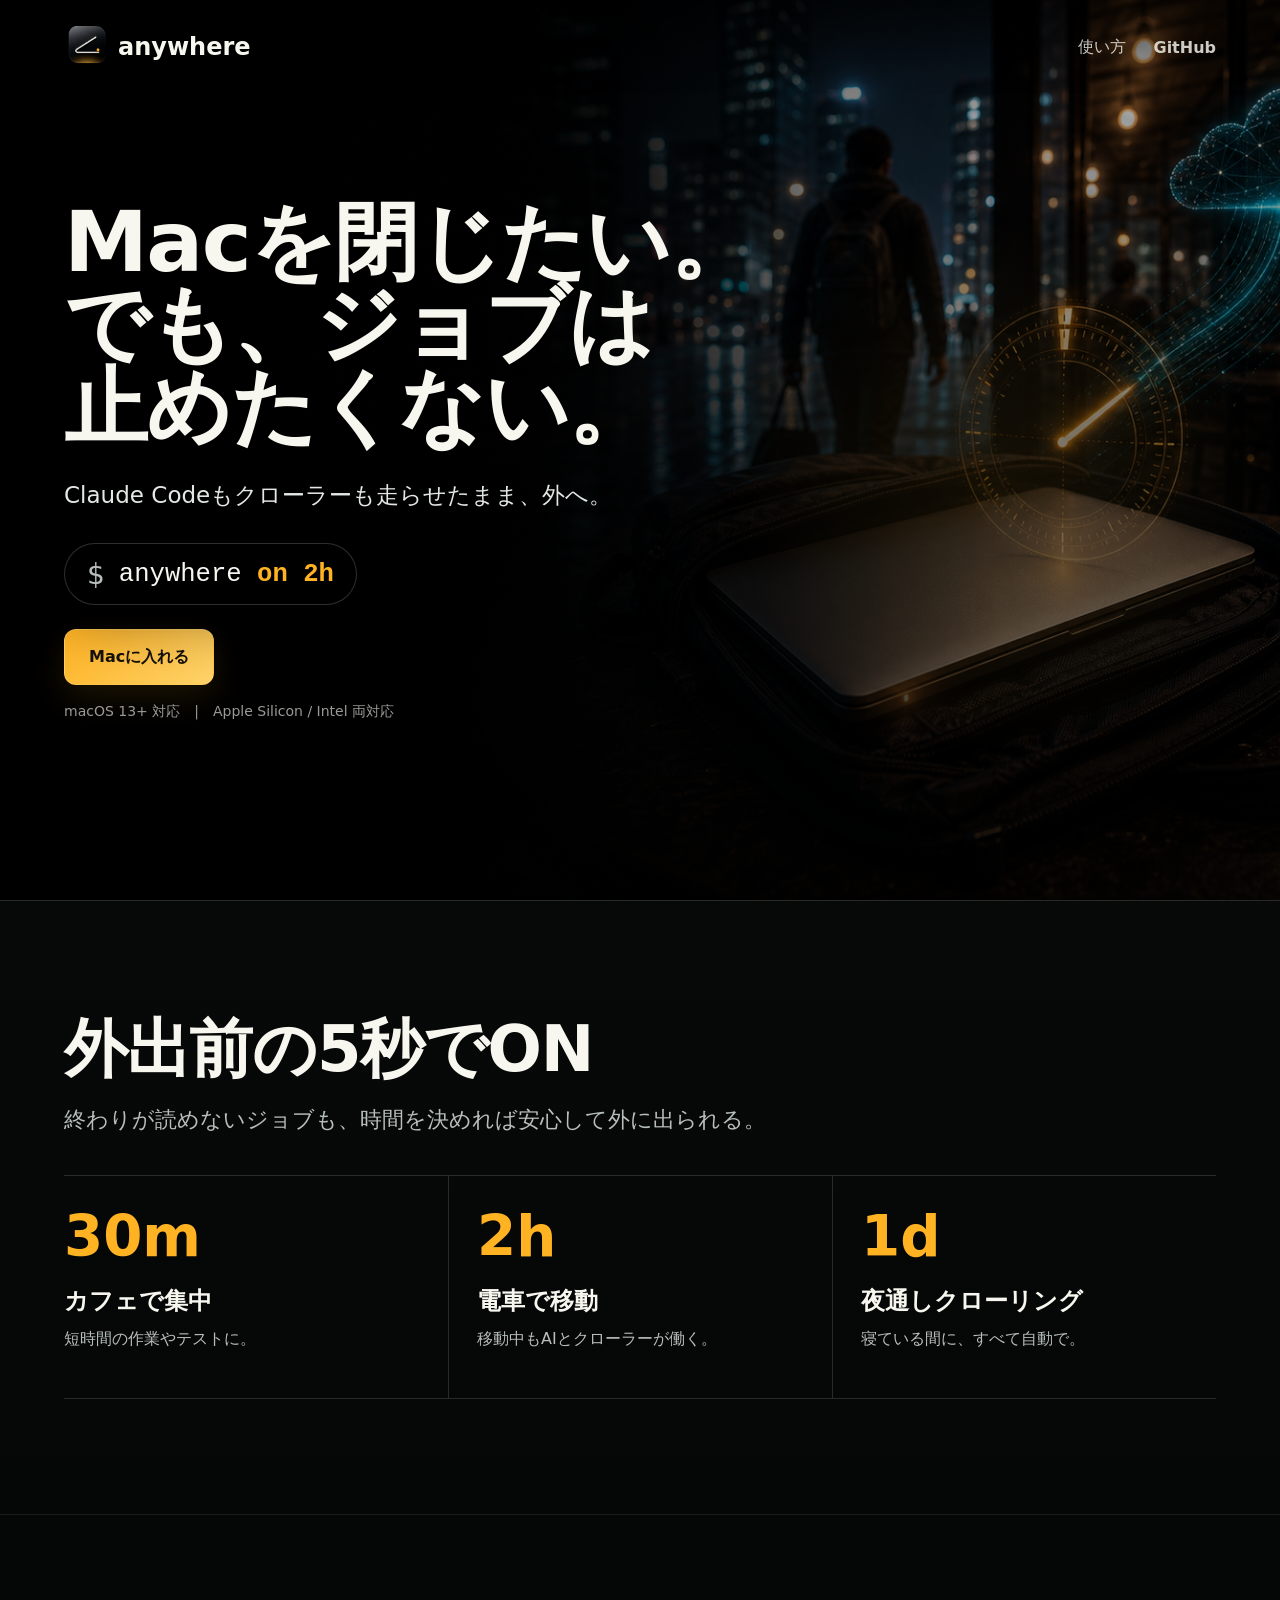
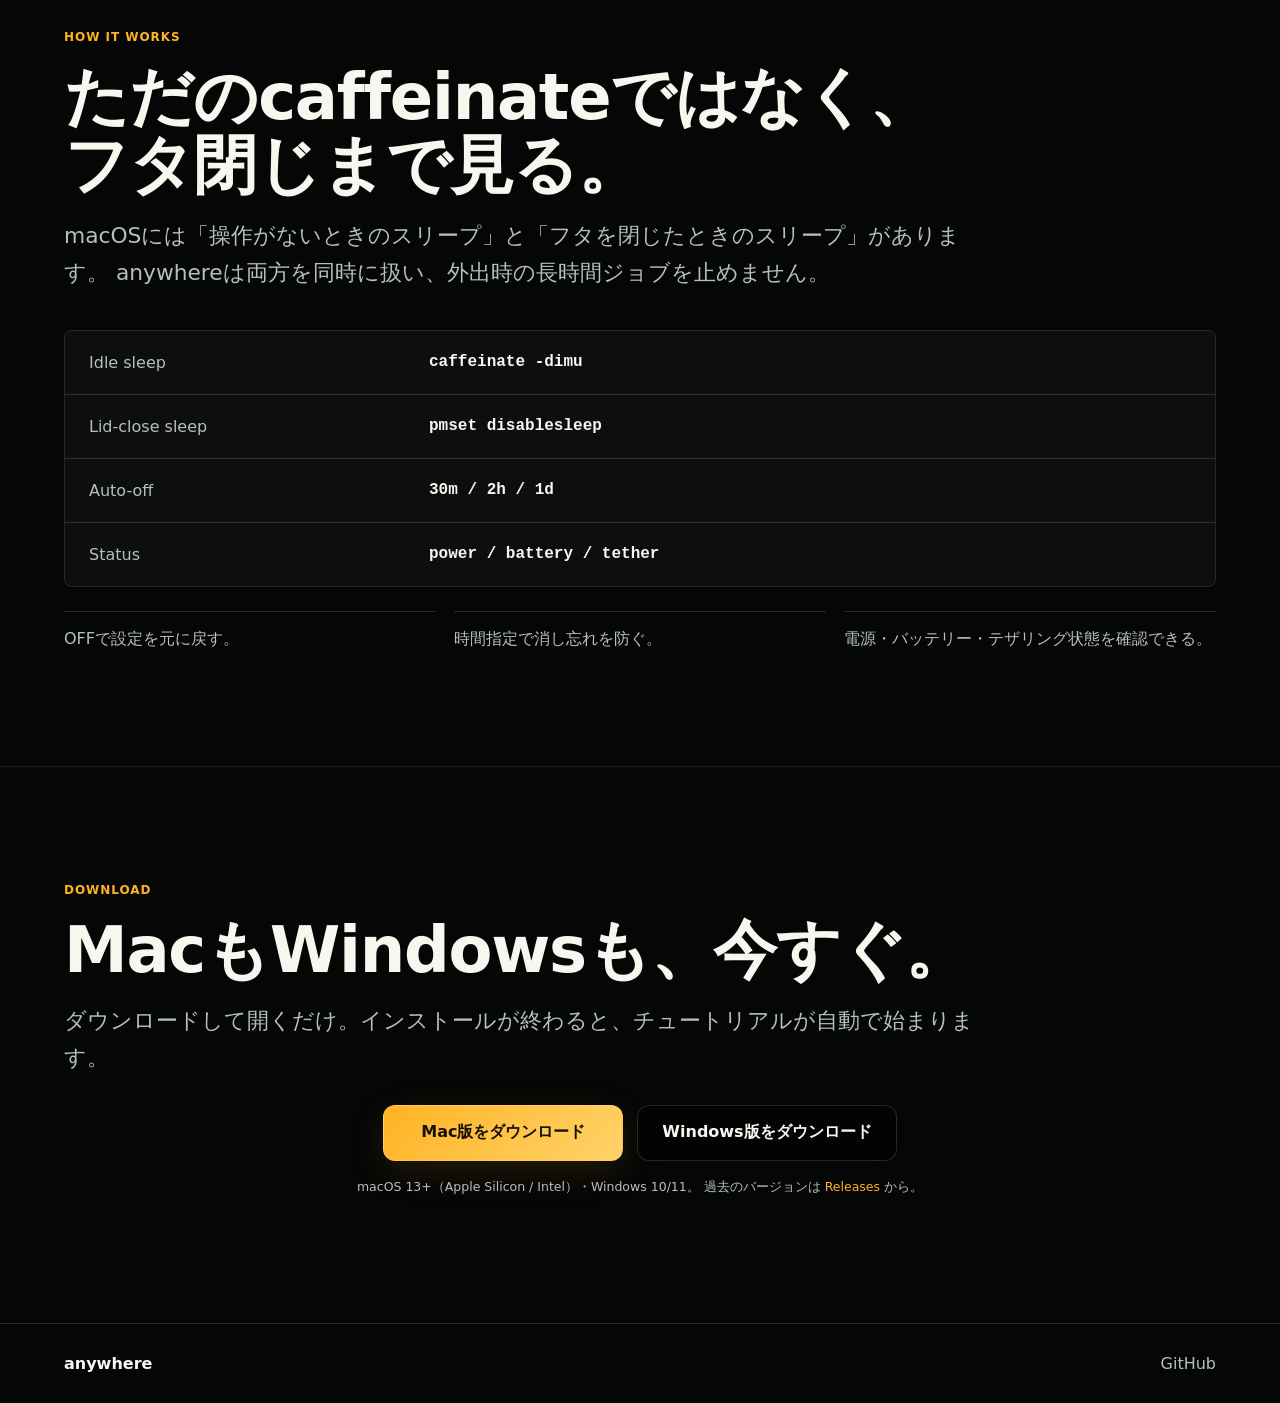
==== index.html @ df33c9fc "Add landing page and downloads README Co-Authored-By: Claude Fable 5 <noreply@anthropic.com>" ====
<!doctype html>
<html lang="ja">
  <head>
    <meta charset="utf-8" />
    <meta name="viewport" content="width=device-width, initial-scale=1" />
    <title>anywhere - Macを閉じたい。でも、ジョブは止めたくない。</title>
    <meta
      name="description"
      content="anywhereは、Macを閉じて外出しても、Claude Code、Webクローラー、ビルドなどの長時間ジョブを止めずに走らせるオープンソースツールです。時間指定の自動OFFにも対応。"
    />
    <meta property="og:title" content="anywhere - Macを閉じたい。でも、ジョブは止めたくない。" />
    <meta
      property="og:description"
      content="外出したい。でもClaude Codeやクローラーは止めたくない。Macを閉じても長時間ジョブを走らせ、時間指定で消し忘れも防ぐオープンソースツール。"
    />
    <meta property="og:type" content="website" />
    <meta property="og:image" content="./assets/anywhere-hero.png" />
    <link rel="stylesheet" href="./styles.css" />
  </head>
  <body>
    <header class="site-header" aria-label="サイトヘッダー">
      <a class="brand" href="#top" aria-label="anywhere home">
        <img class="brand-mark" src="./assets/anywhere-logo.png" alt="" />
        <span>anywhere</span>
      </a>
      <nav class="nav" aria-label="メインナビゲーション">
        <a href="#how">使い方</a>
        <a href="https://github.com/Qurio-Inc/anywhere-releases" rel="noreferrer">GitHub</a>
      </nav>
    </header>

    <main id="top">
      <section class="hero" aria-labelledby="hero-title">
        <img class="hero-image" src="./assets/anywhere-hero.png" alt="" />
        <div class="hero-shade"></div>

        <div class="hero-copy">
          <h1 id="hero-title">
            <span>Macを閉じたい。</span>
            <span>でも、ジョブは</span>
            <span>止めたくない。</span>
          </h1>
          <p class="hero-lead">
            Claude Codeもクローラーも走らせたまま、外へ。
          </p>

          <div class="command-pill" aria-label="anywhere command example">
            <span class="terminal-mark">$</span>
            <code>anywhere <b>on 2h</b></code>
          </div>

          <div class="hero-actions">
            <a class="button primary" href="#download" data-os-cta>Macに入れる</a>
          </div>
          <p class="compat">macOS 13+ 対応　|　Apple Silicon / Intel 両対応</p>
        </div>
      </section>

      <section class="quick-start" aria-labelledby="quick-title">
        <div class="section-heading">
          <h2 id="quick-title">外出前の5秒でON</h2>
          <p>終わりが読めないジョブも、時間を決めれば安心して外に出られる。</p>
        </div>
        <div class="scenario-list">
          <article>
            <span>30m</span>
            <h3>カフェで集中</h3>
            <p>短時間の作業やテストに。</p>
          </article>
          <article>
            <span>2h</span>
            <h3>電車で移動</h3>
            <p>移動中もAIとクローラーが働く。</p>
          </article>
          <article>
            <span>1d</span>
            <h3>夜通しクローリング</h3>
            <p>寝ている間に、すべて自動で。</p>
          </article>
        </div>
      </section>

      <section id="how" class="section how-section" aria-labelledby="how-title">
        <div class="section-heading">
          <p class="eyebrow">HOW IT WORKS</p>
          <h2 id="how-title">
            <span>ただのcaffeinateではなく、</span>
            <span>フタ閉じまで見る。</span>
          </h2>
          <p>
            macOSには「操作がないときのスリープ」と「フタを閉じたときのスリープ」があります。
            anywhereは両方を同時に扱い、外出時の長時間ジョブを止めません。
          </p>
        </div>
        <div class="mechanism">
          <div><span>Idle sleep</span><strong>caffeinate -dimu</strong></div>
          <div><span>Lid-close sleep</span><strong>pmset disablesleep</strong></div>
          <div><span>Auto-off</span><strong>30m / 2h / 1d</strong></div>
          <div><span>Status</span><strong>power / battery / tether</strong></div>
        </div>
        <div class="safety-notes" aria-label="安心のための設計">
          <p>OFFで設定を元に戻す。</p>
          <p>時間指定で消し忘れを防ぐ。</p>
          <p>電源・バッテリー・テザリング状態を確認できる。</p>
        </div>
      </section>

      <section id="download" class="section download-section" aria-labelledby="download-title">
        <div class="section-heading">
          <p class="eyebrow">DOWNLOAD</p>
          <h2 id="download-title">MacもWindowsも、今すぐ。</h2>
          <p>ダウンロードして開くだけ。インストールが終わると、チュートリアルが自動で始まります。</p>
        </div>
        <div class="download-buttons">
          <a class="button primary" data-dl-mac
             href="https://github.com/Qurio-Inc/anywhere-releases/releases/latest/download/anywhere-mac.dmg">
            Mac版をダウンロード
          </a>
          <a class="button ghost" data-dl-win
             href="https://github.com/Qurio-Inc/anywhere-releases/releases/latest/download/anywhere-windows-setup.exe">
            Windows版をダウンロード
          </a>
        </div>
        <p class="dl-note">
          macOS 13+（Apple Silicon / Intel）・Windows 10/11。
          過去のバージョンは <a href="https://github.com/Qurio-Inc/anywhere-releases/releases" rel="noreferrer">Releases</a> から。
        </p>
      </section>
    </main>

    <footer class="footer">
      <span>anywhere</span>
      <a href="https://github.com/Qurio-Inc/anywhere-releases" rel="noreferrer">GitHub</a>
    </footer>

    <script src="./script.js"></script>
  </body>
</html>
---- styles.css ----
:root {
  color-scheme: dark;
  --bg: #050606;
  --text: #f7f7f0;
  --muted: #b7bfbc;
  --line: rgba(255, 255, 255, 0.14);
  --amber: #ffb323;
  --amber-2: #ffd36a;
  font-family:
    Inter, ui-sans-serif, system-ui, -apple-system, BlinkMacSystemFont, "Segoe UI",
    sans-serif;
}

* {
  box-sizing: border-box;
}

html {
  scroll-behavior: smooth;
}

body {
  margin: 0;
  background: var(--bg);
  color: var(--text);
}

a {
  color: inherit;
  text-decoration: none;
}

code {
  font-family: "SFMono-Regular", Consolas, "Liberation Mono", Menlo, monospace;
}

.site-header {
  position: fixed;
  inset: 0 0 auto;
  z-index: 10;
  display: flex;
  align-items: center;
  justify-content: space-between;
  padding: 26px clamp(22px, 5vw, 76px);
  background: linear-gradient(180deg, rgba(0, 0, 0, 0.62), transparent);
}

.brand {
  display: inline-flex;
  align-items: center;
  gap: 12px;
  font-size: 24px;
  font-weight: 760;
}

.brand-mark {
  width: 42px;
  height: 42px;
  border-radius: 10px;
  object-fit: cover;
  box-shadow: 0 8px 28px rgba(0, 0, 0, 0.24);
}

.nav {
  display: flex;
  gap: 28px;
  align-items: center;
  color: rgba(247, 247, 240, 0.82);
  font-weight: 560;
}

.hero {
  position: relative;
  min-height: 100svh;
  overflow: hidden;
  display: grid;
  align-items: center;
  padding: 118px clamp(22px, 5vw, 76px) 68px;
}

.hero-image,
.hero-shade {
  position: absolute;
  inset: 0;
}

.hero-image {
  width: 100%;
  height: 100%;
  object-fit: cover;
  object-position: center;
}

.hero-shade {
  background:
    radial-gradient(circle at 78% 54%, rgba(255, 179, 35, 0.08), transparent 24%),
    linear-gradient(90deg, rgba(0, 0, 0, 0.96) 0%, rgba(0, 0, 0, 0.86) 38%, rgba(0, 0, 0, 0.18) 78%),
    linear-gradient(180deg, rgba(0, 0, 0, 0.08), rgba(0, 0, 0, 0.78));
}

.hero-copy {
  position: relative;
  z-index: 1;
  width: min(820px, 100%);
}

.kicker,
.eyebrow {
  margin: 0 0 20px;
  color: var(--amber);
  font-size: 12px;
  font-weight: 650;
  letter-spacing: 0.08em;
}

h1,
h2,
h3,
p {
  margin-top: 0;
}

h1 {
  margin-bottom: 26px;
  font-size: clamp(56px, 6.6vw, 112px);
  line-height: 0.98;
  letter-spacing: -0.02em;
  font-weight: 720;
}

h1 span {
  display: block;
  white-space: nowrap;
}

.hero-lead {
  max-width: 720px;
  margin-bottom: 28px;
  color: #e3e8e4;
  font-size: clamp(19px, 1.8vw, 26px);
  line-height: 1.75;
}

.hero-lead strong {
  color: var(--amber);
}

.command-pill {
  display: inline-flex;
  min-height: 62px;
  align-items: center;
  gap: 14px;
  margin-bottom: 24px;
  border: 1px solid rgba(255, 255, 255, 0.18);
  border-radius: 999px;
  padding: 0 22px;
  background: rgba(0, 0, 0, 0.62);
  box-shadow: 0 18px 54px rgba(0, 0, 0, 0.36);
  backdrop-filter: blur(18px);
}

.terminal-mark {
  color: var(--muted);
  font-size: 28px;
}

.command-pill code {
  color: var(--text);
  font-size: clamp(22px, 2vw, 31px);
  white-space: nowrap;
}

.command-pill b {
  color: var(--amber);
}

.command-pill button {
  display: none;
}

.hero-actions {
  display: flex;
  flex-wrap: wrap;
  gap: 14px;
  margin-bottom: 18px;
}

.button {
  display: inline-flex;
  min-height: 56px;
  align-items: center;
  justify-content: center;
  border: 1px solid var(--line);
  border-radius: 12px;
  padding: 0 24px;
  font-weight: 650;
}

.button.primary {
  color: #15100a;
  border-color: rgba(255, 211, 106, 0.5);
  background: linear-gradient(135deg, var(--amber), var(--amber-2));
  box-shadow: 0 10px 34px rgba(255, 179, 35, 0.12);
}

.button.ghost {
  color: var(--text);
  background: rgba(0, 0, 0, 0.34);
  backdrop-filter: blur(14px);
}

.button.full {
  width: 100%;
}

.compat {
  margin-bottom: 28px;
  color: rgba(247, 247, 240, 0.62);
  font-size: 14px;
}

.quick-start,
.section {
  padding: clamp(74px, 9vw, 126px) clamp(22px, 5vw, 90px);
}

.quick-start {
  background: linear-gradient(180deg, #070808, #050606);
  border-top: 1px solid var(--line);
}

.section-heading {
  max-width: 920px;
}

.section-heading h2 {
  margin-bottom: 18px;
  font-size: clamp(36px, 5vw, 68px);
  line-height: 1.05;
  letter-spacing: -0.02em;
  font-weight: 720;
}

.section-heading h2 span {
  display: block;
}

.section-heading p:not(.eyebrow) {
  color: var(--muted);
  font-size: clamp(17px, 1.7vw, 22px);
  line-height: 1.72;
}

.scenario-list {
  display: grid;
  grid-template-columns: repeat(3, minmax(0, 1fr));
  margin-top: 36px;
  border-top: 1px solid var(--line);
  border-bottom: 1px solid var(--line);
}

.scenario-list article {
  padding: 28px 28px 30px;
  border-left: 1px solid var(--line);
}

.scenario-list article:first-child {
  border-left: 0;
  padding-left: 0;
}

.scenario-list span {
  display: block;
  margin-bottom: 16px;
  color: var(--amber);
  font-size: clamp(38px, 4.4vw, 62px);
  font-weight: 720;
}

.scenario-list h3 {
  margin-bottom: 8px;
  font-size: 24px;
  font-weight: 650;
}

.scenario-list p {
  color: var(--muted);
  line-height: 1.7;
}

.how-section,
.download-section {
  border-top: 1px solid rgba(255, 255, 255, 0.08);
}

.mechanism {
  display: grid;
  margin-top: 38px;
  border: 1px solid var(--line);
  border-radius: 8px;
  overflow: hidden;
}

.mechanism div {
  display: grid;
  grid-template-columns: minmax(150px, 0.42fr) minmax(0, 1fr);
  gap: 20px;
  padding: 22px 24px;
  border-top: 1px solid var(--line);
  background: rgba(255, 255, 255, 0.03);
}

.mechanism div:first-child {
  border-top: 0;
}

.mechanism span {
  color: var(--muted);
}

.mechanism strong {
  color: var(--text);
  font-family: "SFMono-Regular", Consolas, "Liberation Mono", Menlo, monospace;
}

.safety-notes {
  display: grid;
  grid-template-columns: repeat(3, minmax(0, 1fr));
  gap: 18px;
  margin-top: 24px;
  color: var(--muted);
}

.safety-notes p {
  margin: 0;
  padding-top: 14px;
  border-top: 1px solid var(--line);
  line-height: 1.6;
}

.install-panel {
  display: grid;
  grid-template-columns: minmax(0, 1fr) auto;
  gap: 16px;
  align-items: center;
  margin-top: 34px;
  border: 1px solid var(--line);
  border-radius: 14px;
  padding: 18px;
  background: rgba(255, 255, 255, 0.028);
}

.install-panel code {
  overflow-x: auto;
  color: var(--text);
  white-space: nowrap;
}

.install-panel p {
  grid-column: 1 / -1;
  margin: 0;
  color: var(--muted);
}

.install-panel p a {
  color: var(--text);
}

.footer {
  display: flex;
  gap: 20px;
  align-items: center;
  padding: 30px clamp(22px, 5vw, 90px);
  border-top: 1px solid var(--line);
  color: var(--muted);
}

.footer span {
  margin-right: auto;
  color: var(--text);
  font-weight: 650;
}

@media (max-width: 900px) {
  .site-header {
    position: absolute;
  }

  .nav {
    display: none;
  }

  .hero {
    min-height: 100svh;
    align-items: end;
    padding: 112px 20px 42px;
  }

  .hero-image {
    object-position: 62% center;
  }

  .hero-shade {
    background:
      linear-gradient(180deg, rgba(0, 0, 0, 0.16), rgba(0, 0, 0, 0.94) 56%),
      linear-gradient(90deg, rgba(0, 0, 0, 0.82), rgba(0, 0, 0, 0.12));
  }

  .kicker {
    font-size: 13px;
  }

  h1 {
    font-size: clamp(40px, 11vw, 50px);
    line-height: 1.02;
  }

  h1 span {
    white-space: normal;
  }

  .hero-lead {
    font-size: 18px;
  }

  .command-pill {
    width: 100%;
  }

  .hero-actions {
    display: grid;
  }

  .scenario-list,
  .safety-notes,
  .install-panel {
    grid-template-columns: 1fr;
  }

  .scenario-list article,
  .scenario-list article:first-child {
    padding: 24px 0;
    border-left: 0;
    border-top: 1px solid var(--line);
  }

  .scenario-list article:first-child {
    border-top: 0;
  }

  .mechanism div {
    grid-template-columns: 1fr;
  }
}

@media (max-width: 520px) {
  .brand {
    font-size: 20px;
  }

  .brand-mark {
    width: 38px;
    height: 38px;
  }

  h1 {
    font-size: clamp(38px, 10.4vw, 46px);
  }

  .button {
    width: 100%;
  }
}

/* ---------- download buttons ---------- */
.download-buttons {
  display: flex;
  gap: 14px;
  justify-content: center;
  flex-wrap: wrap;
  margin-top: 28px;
}
.download-buttons .button {
  min-width: 240px;
  text-align: center;
}
.dl-note {
  margin-top: 18px;
  text-align: center;
  font-size: 12.5px;
  color: var(--muted);
}
.dl-note a {
  color: var(--amber);
  text-decoration: none;
}
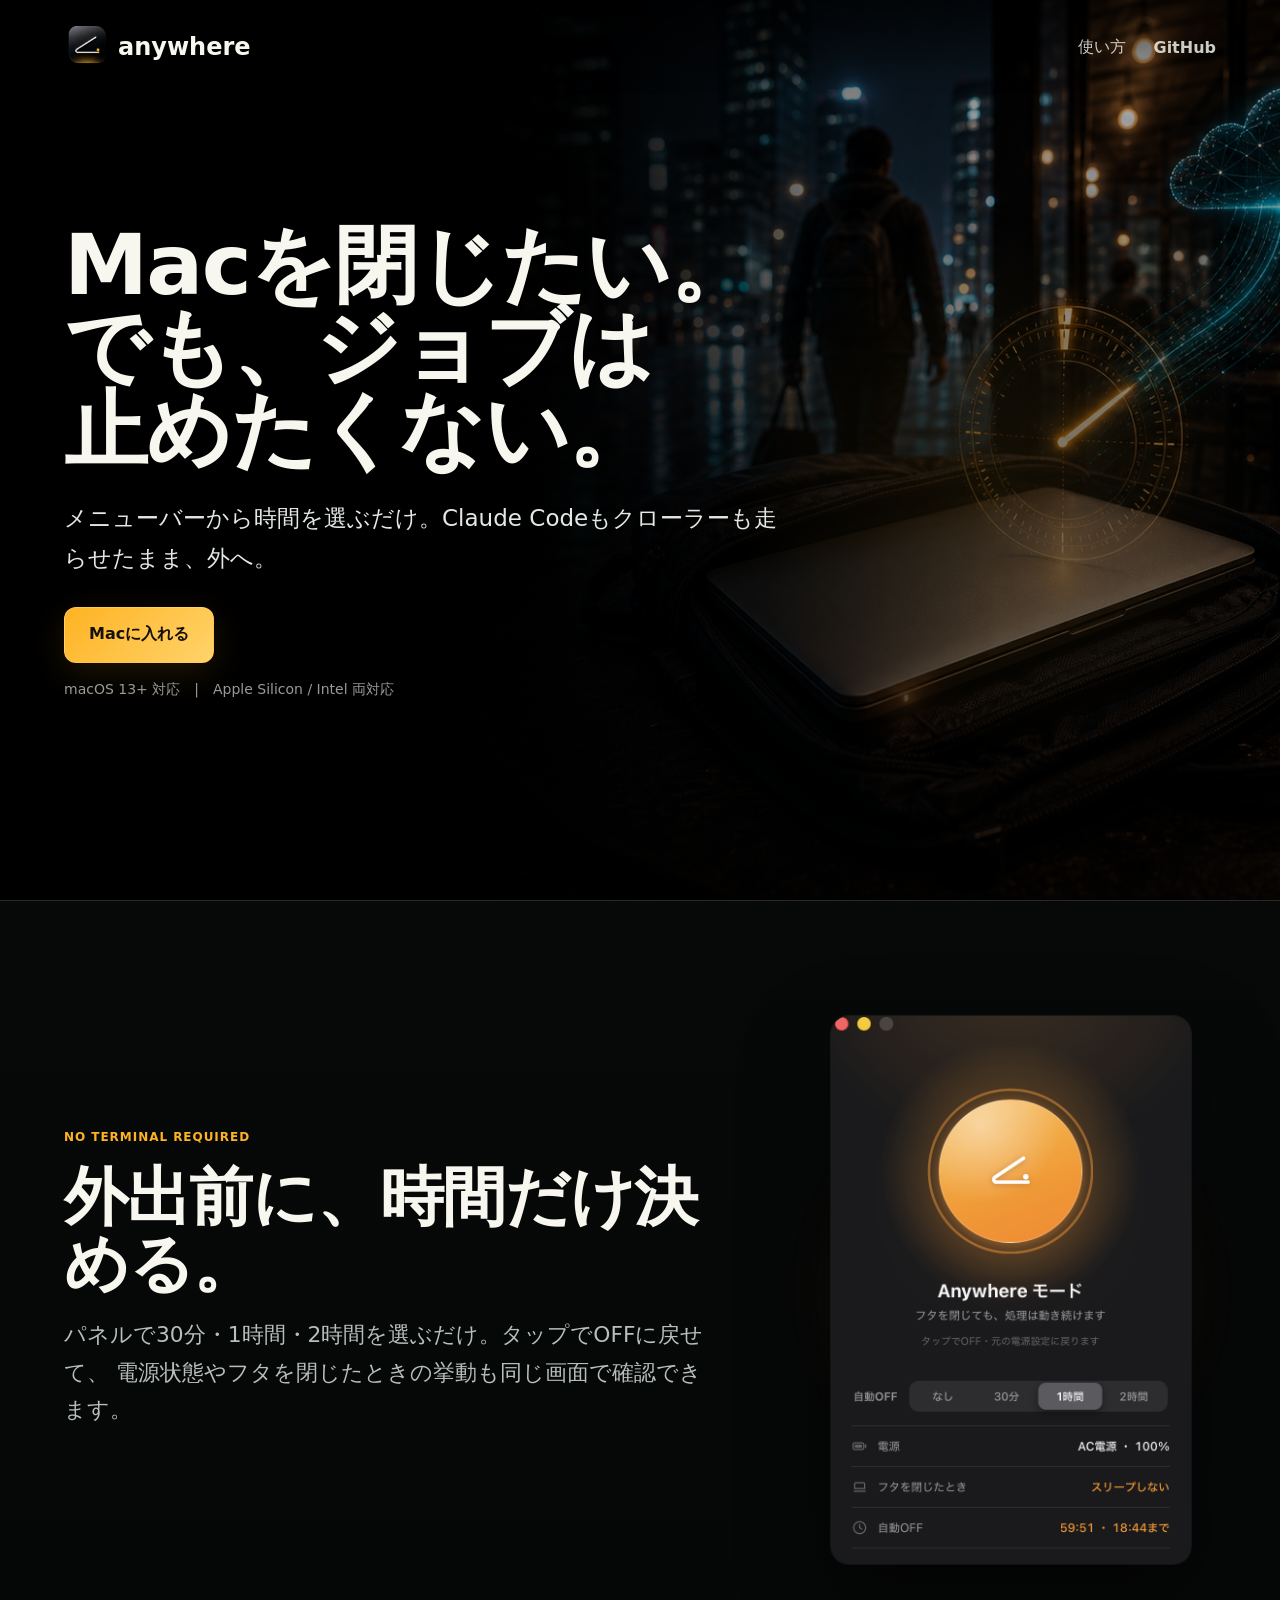
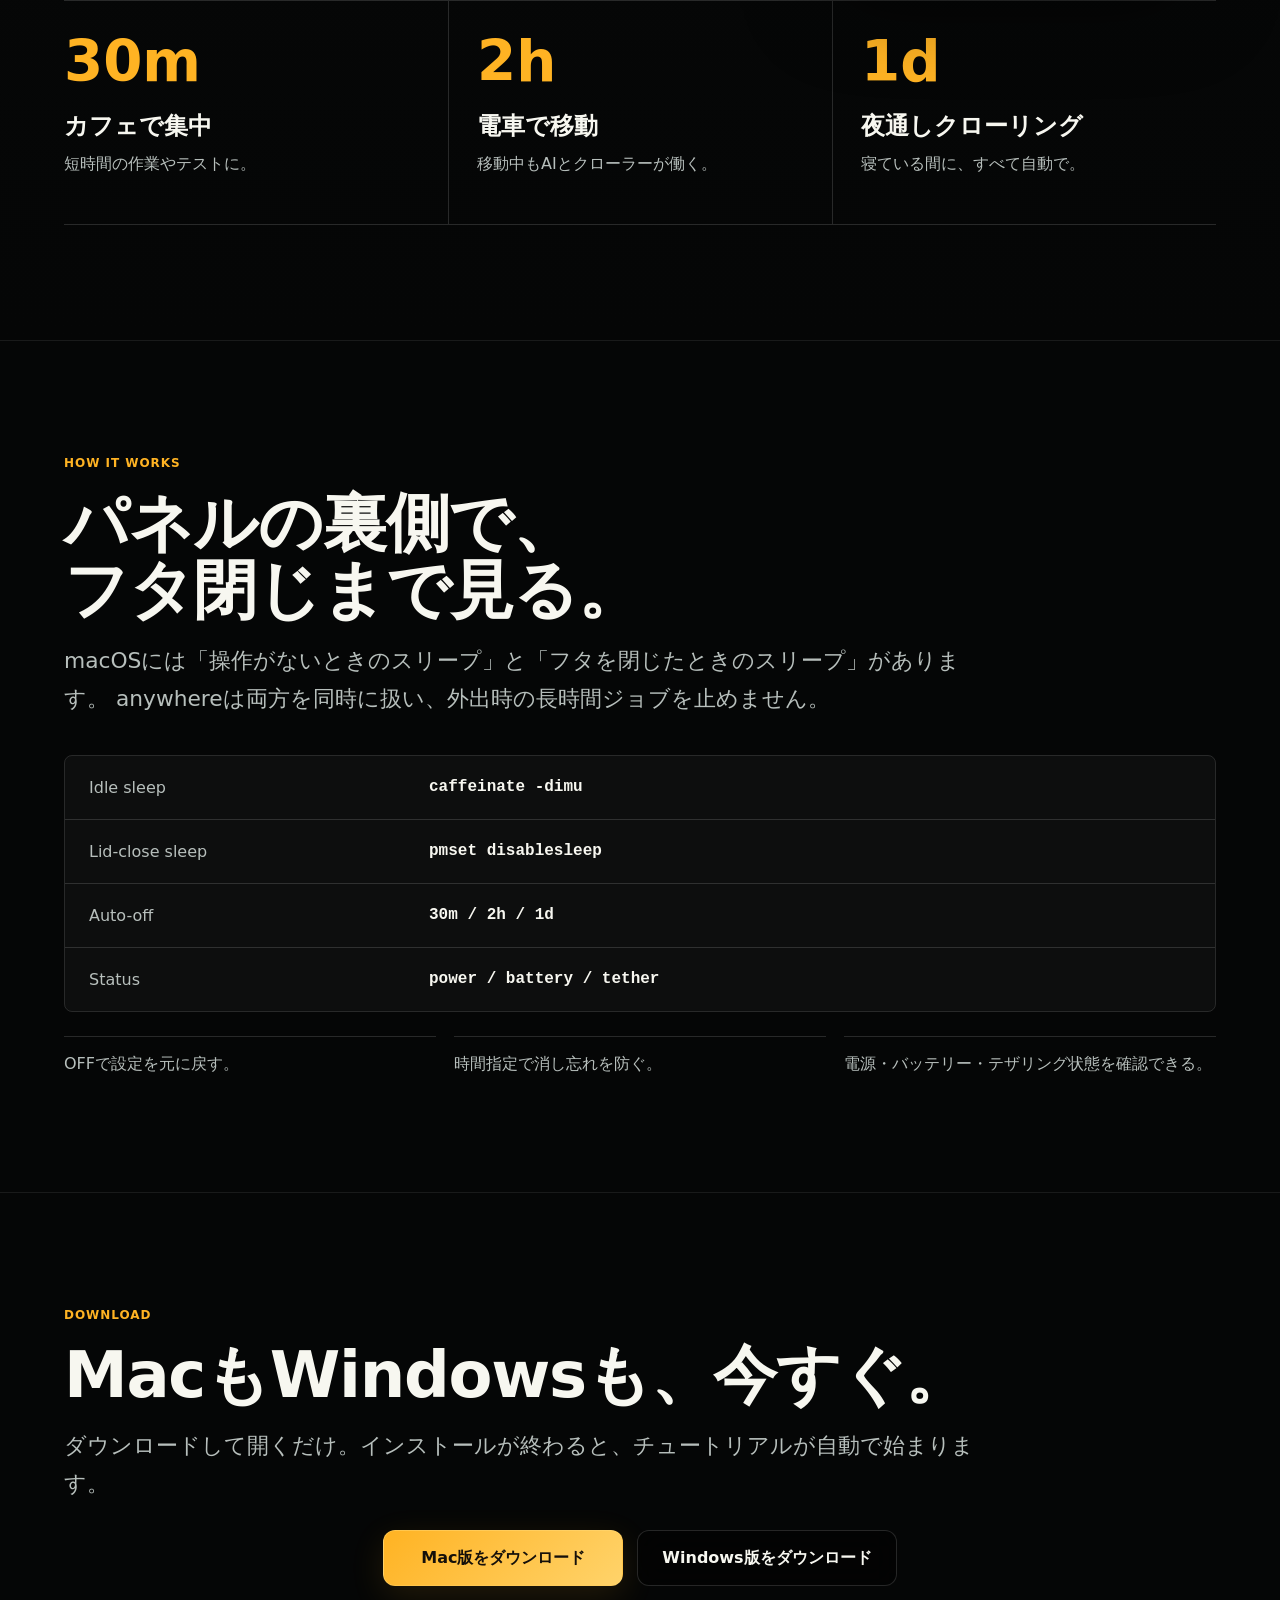
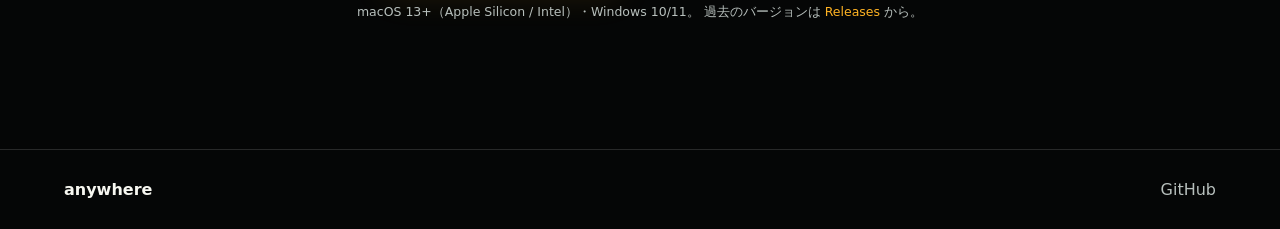
==== commit 286c7df3: "LPをGUI訴求に刷新: コマンド例を削除しメニューバーパネルの実スクショを追加 Co-Authored-By: Claude Fable 5 <noreply@anthropic.com>" ====
--- a/index.html
+++ b/index.html
@@ -6,7 +6,7 @@
     <title>anywhere - Macを閉じたい。でも、ジョブは止めたくない。</title>
     <meta
       name="description"
-      content="anywhereは、Macを閉じて外出しても、Claude Code、Webクローラー、ビルドなどの長時間ジョブを止めずに走らせるオープンソースツールです。時間指定の自動OFFにも対応。"
+      content="anywhereは、Macを閉じて外出しても、Claude Code、Webクローラー、ビルドなどの長時間ジョブを止めずに走らせるツールです。メニューバーのパネルから時間を選ぶだけで、自動OFFにも対応。"
     />
     <meta property="og:title" content="anywhere - Macを閉じたい。でも、ジョブは止めたくない。" />
     <meta
@@ -41,13 +41,8 @@
             <span>止めたくない。</span>
           </h1>
           <p class="hero-lead">
-            Claude Codeもクローラーも走らせたまま、外へ。
+            メニューバーから時間を選ぶだけ。Claude Codeもクローラーも走らせたまま、外へ。
           </p>
-
-          <div class="command-pill" aria-label="anywhere command example">
-            <span class="terminal-mark">$</span>
-            <code>anywhere <b>on 2h</b></code>
-          </div>
 
           <div class="hero-actions">
             <a class="button primary" href="#download" data-os-cta>Macに入れる</a>
@@ -57,9 +52,18 @@
       </section>
 
       <section class="quick-start" aria-labelledby="quick-title">
-        <div class="section-heading">
-          <h2 id="quick-title">外出前の5秒でON</h2>
-          <p>終わりが読めないジョブも、時間を決めれば安心して外に出られる。</p>
+        <div class="panel-layout">
+          <div class="section-heading">
+            <p class="eyebrow">NO TERMINAL REQUIRED</p>
+            <h2 id="quick-title">外出前に、時間だけ決める。</h2>
+            <p>
+              パネルで30分・1時間・2時間を選ぶだけ。タップでOFFに戻せて、
+              電源状態やフタを閉じたときの挙動も同じ画面で確認できます。
+            </p>
+          </div>
+          <figure class="panel-shot">
+            <img src="./assets/anywhere-panel-real.png" alt="Anywhereモードのメニューバーパネル。自動OFF、電源、フタを閉じたときの状態を表示している。" />
+          </figure>
         </div>
         <div class="scenario-list">
           <article>
@@ -84,7 +88,7 @@
         <div class="section-heading">
           <p class="eyebrow">HOW IT WORKS</p>
           <h2 id="how-title">
-            <span>ただのcaffeinateではなく、</span>
+            <span>パネルの裏側で、</span>
             <span>フタ閉じまで見る。</span>
           </h2>
           <p>
--- a/styles.css
+++ b/styles.css
@@ -145,39 +145,6 @@
   color: var(--amber);
 }
 
-.command-pill {
-  display: inline-flex;
-  min-height: 62px;
-  align-items: center;
-  gap: 14px;
-  margin-bottom: 24px;
-  border: 1px solid rgba(255, 255, 255, 0.18);
-  border-radius: 999px;
-  padding: 0 22px;
-  background: rgba(0, 0, 0, 0.62);
-  box-shadow: 0 18px 54px rgba(0, 0, 0, 0.36);
-  backdrop-filter: blur(18px);
-}
-
-.terminal-mark {
-  color: var(--muted);
-  font-size: 28px;
-}
-
-.command-pill code {
-  color: var(--text);
-  font-size: clamp(22px, 2vw, 31px);
-  white-space: nowrap;
-}
-
-.command-pill b {
-  color: var(--amber);
-}
-
-.command-pill button {
-  display: none;
-}
-
 .hero-actions {
   display: flex;
   flex-wrap: wrap;
@@ -227,6 +194,13 @@
 .quick-start {
   background: linear-gradient(180deg, #070808, #050606);
   border-top: 1px solid var(--line);
+}
+
+.panel-layout {
+  display: grid;
+  grid-template-columns: minmax(0, 0.92fr) minmax(300px, 0.58fr);
+  gap: clamp(36px, 7vw, 92px);
+  align-items: center;
 }
 
 .section-heading {
@@ -251,6 +225,33 @@
   line-height: 1.72;
 }
 
+.panel-shot {
+  margin: 0;
+  justify-self: center;
+  width: min(360px, 100%);
+  position: relative;
+}
+
+.panel-shot::before {
+  content: "";
+  position: absolute;
+  inset: 8% -10%;
+  border-radius: 34px;
+  background: radial-gradient(circle, rgba(255, 179, 35, 0.18), transparent 66%);
+  filter: blur(18px);
+}
+
+.panel-shot img {
+  position: relative;
+  display: block;
+  width: 100%;
+  height: auto;
+  border-radius: 18px;
+  box-shadow:
+    0 36px 90px rgba(0, 0, 0, 0.48),
+    0 0 0 1px rgba(255, 255, 255, 0.08);
+}
+
 .scenario-list {
   display: grid;
   grid-template-columns: repeat(3, minmax(0, 1fr));
@@ -429,6 +430,14 @@
 
   .hero-actions {
     display: grid;
+  }
+
+  .panel-layout {
+    grid-template-columns: 1fr;
+  }
+
+  .panel-shot {
+    width: min(340px, 92vw);
   }
 
   .scenario-list,
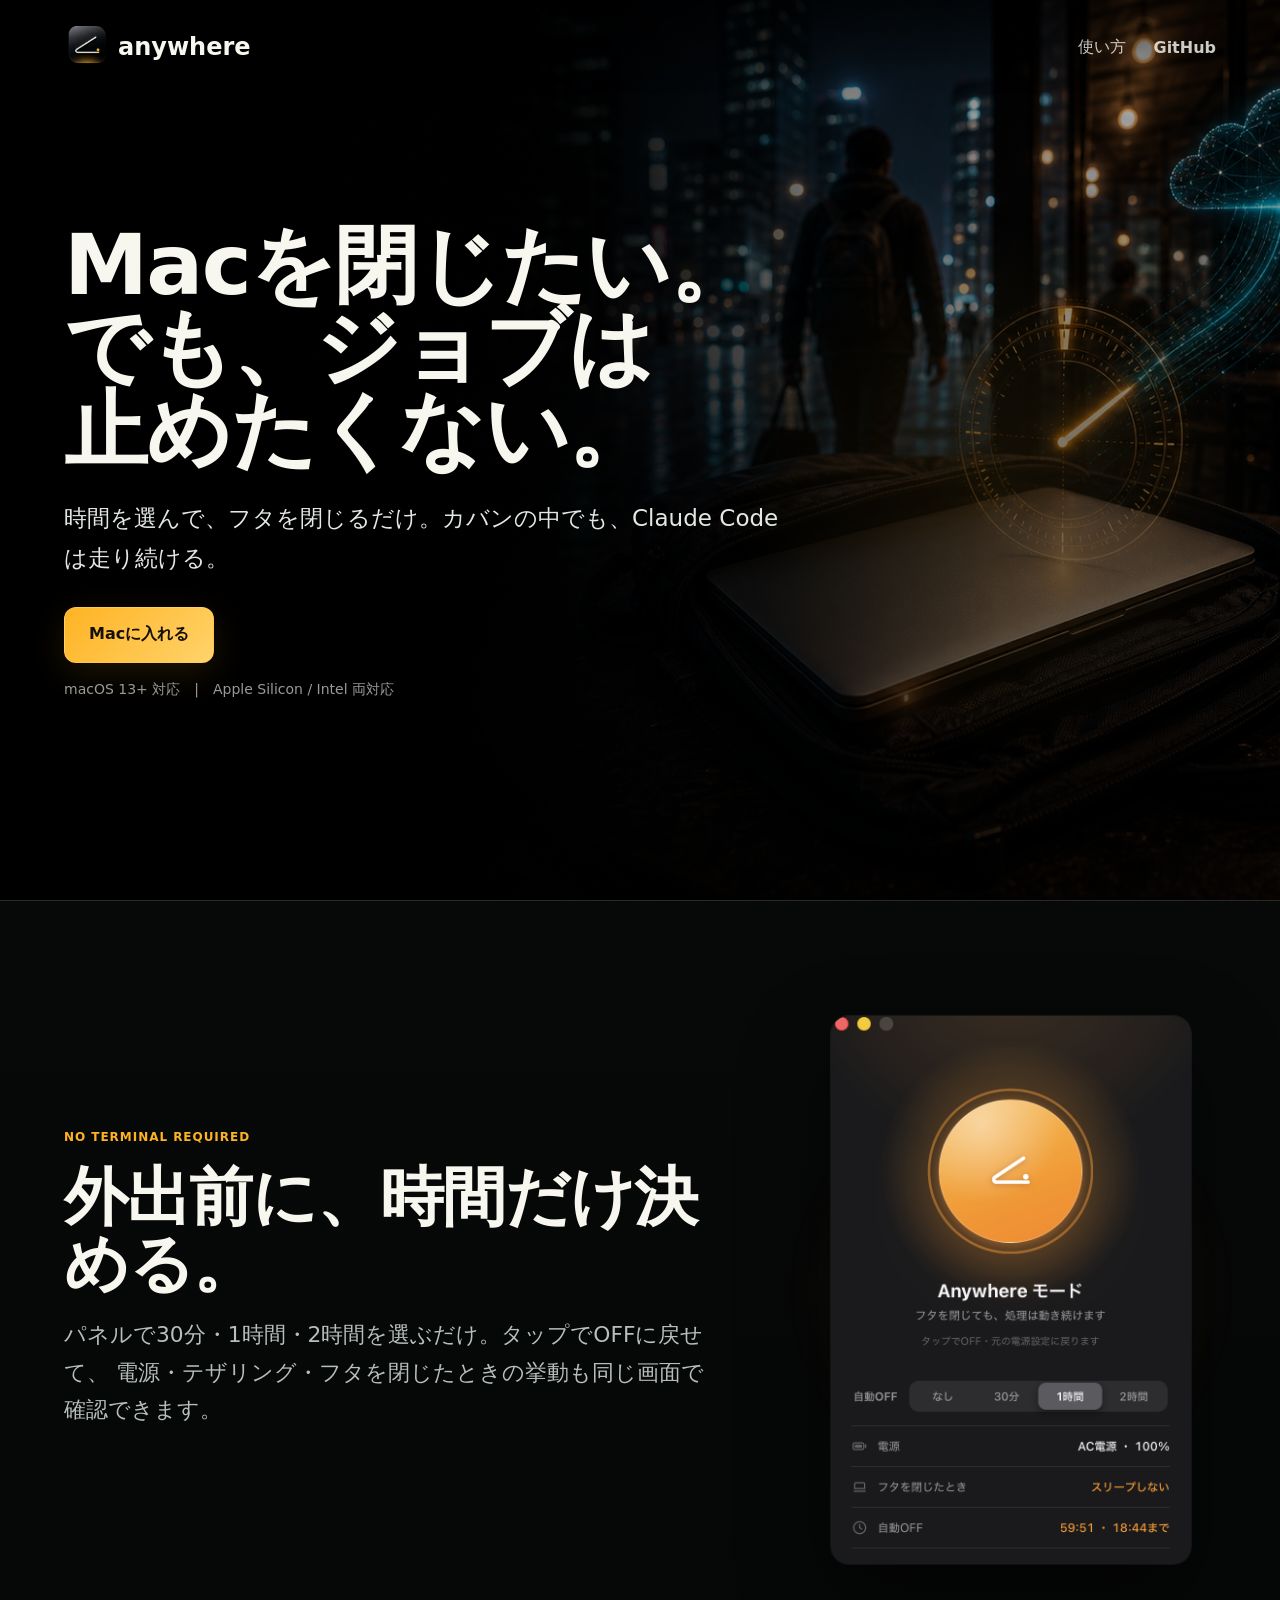
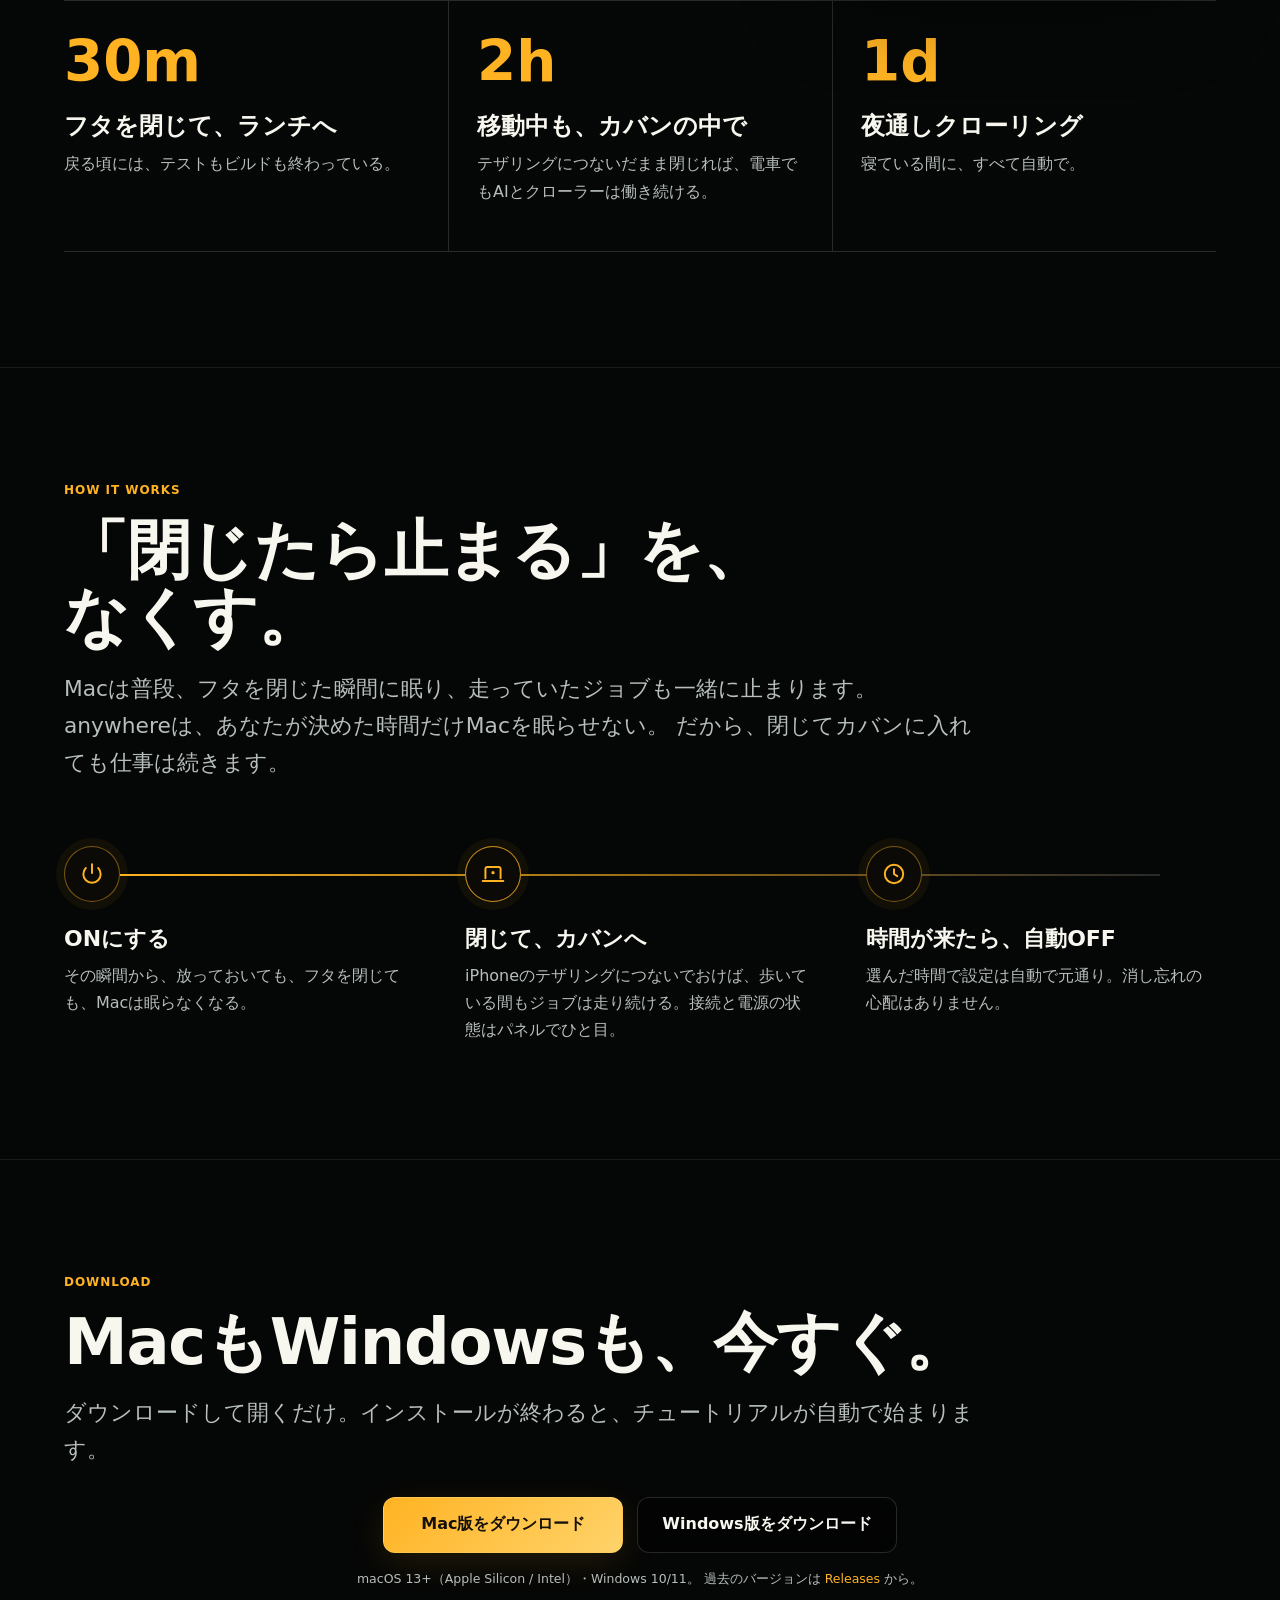
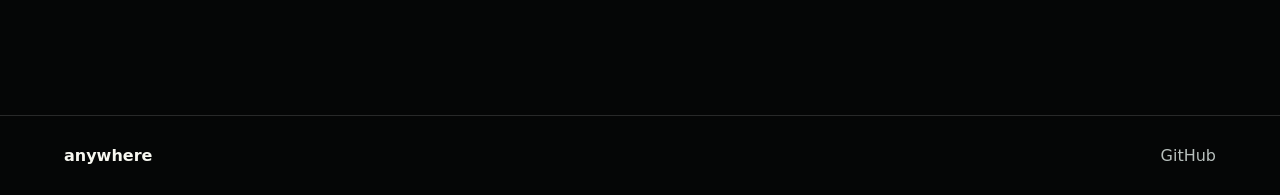
==== commit f9b6bb44: "HOW IT WORKSをフロー図化し、コピーをユーザー目線に刷新 Co-Authored-By: Claude Fable 5 <noreply@anthropic.com>" ====
--- a/index.html
+++ b/index.html
@@ -6,12 +6,12 @@
     <title>anywhere - Macを閉じたい。でも、ジョブは止めたくない。</title>
     <meta
       name="description"
-      content="anywhereは、Macを閉じて外出しても、Claude Code、Webクローラー、ビルドなどの長時間ジョブを止めずに走らせるツールです。メニューバーのパネルから時間を選ぶだけで、自動OFFにも対応。"
+      content="Macは普段、フタを閉じた瞬間に眠り、ジョブも止まります。anywhereは時間を選んで閉じるだけで、Claude Codeやクローラーをカバンの中でも走らせ続けるメニューバーツール。時間が来たら自動でOFF。"
     />
     <meta property="og:title" content="anywhere - Macを閉じたい。でも、ジョブは止めたくない。" />
     <meta
       property="og:description"
-      content="外出したい。でもClaude Codeやクローラーは止めたくない。Macを閉じても長時間ジョブを走らせ、時間指定で消し忘れも防ぐオープンソースツール。"
+      content="「フタを閉じたら、ジョブも止まる」をなくす。時間を選んで閉じるだけで、カバンの中でもMacは働き続ける。時間が来たら自動でOFF、消し忘れの心配なし。"
     />
     <meta property="og:type" content="website" />
     <meta property="og:image" content="./assets/anywhere-hero.png" />
@@ -41,7 +41,7 @@
             <span>止めたくない。</span>
           </h1>
           <p class="hero-lead">
-            メニューバーから時間を選ぶだけ。Claude Codeもクローラーも走らせたまま、外へ。
+            時間を選んで、フタを閉じるだけ。カバンの中でも、Claude Codeは走り続ける。
           </p>
 
           <div class="hero-actions">
@@ -58,7 +58,7 @@
             <h2 id="quick-title">外出前に、時間だけ決める。</h2>
             <p>
               パネルで30分・1時間・2時間を選ぶだけ。タップでOFFに戻せて、
-              電源状態やフタを閉じたときの挙動も同じ画面で確認できます。
+              電源・テザリング・フタを閉じたときの挙動も同じ画面で確認できます。
             </p>
           </div>
           <figure class="panel-shot">
@@ -68,13 +68,13 @@
         <div class="scenario-list">
           <article>
             <span>30m</span>
-            <h3>カフェで集中</h3>
-            <p>短時間の作業やテストに。</p>
+            <h3>フタを閉じて、ランチへ</h3>
+            <p>戻る頃には、テストもビルドも終わっている。</p>
           </article>
           <article>
             <span>2h</span>
-            <h3>電車で移動</h3>
-            <p>移動中もAIとクローラーが働く。</p>
+            <h3>移動中も、カバンの中で</h3>
+            <p>テザリングにつないだまま閉じれば、電車でもAIとクローラーは働き続ける。</p>
           </article>
           <article>
             <span>1d</span>
@@ -88,24 +88,47 @@
         <div class="section-heading">
           <p class="eyebrow">HOW IT WORKS</p>
           <h2 id="how-title">
-            <span>パネルの裏側で、</span>
-            <span>フタ閉じまで見る。</span>
+            <span>「閉じたら止まる」を、</span>
+            <span>なくす。</span>
           </h2>
           <p>
-            macOSには「操作がないときのスリープ」と「フタを閉じたときのスリープ」があります。
-            anywhereは両方を同時に扱い、外出時の長時間ジョブを止めません。
+            Macは普段、フタを閉じた瞬間に眠り、走っていたジョブも一緒に止まります。
+            anywhereは、あなたが決めた時間だけMacを眠らせない。
+            だから、閉じてカバンに入れても仕事は続きます。
           </p>
         </div>
-        <div class="mechanism">
-          <div><span>Idle sleep</span><strong>caffeinate -dimu</strong></div>
-          <div><span>Lid-close sleep</span><strong>pmset disablesleep</strong></div>
-          <div><span>Auto-off</span><strong>30m / 2h / 1d</strong></div>
-          <div><span>Status</span><strong>power / battery / tether</strong></div>
-        </div>
-        <div class="safety-notes" aria-label="安心のための設計">
-          <p>OFFで設定を元に戻す。</p>
-          <p>時間指定で消し忘れを防ぐ。</p>
-          <p>電源・バッテリー・テザリング状態を確認できる。</p>
+        <div class="flow" role="list">
+          <article class="flow-step" role="listitem">
+            <div class="flow-node" aria-hidden="true">
+              <svg viewBox="0 0 24 24" fill="none" stroke="currentColor" stroke-width="1.8" stroke-linecap="round" stroke-linejoin="round">
+                <path d="M12 3v8" />
+                <path d="M6.3 6.5a8 8 0 1 0 11.4 0" />
+              </svg>
+            </div>
+            <h3>ONにする</h3>
+            <p>その瞬間から、放っておいても、フタを閉じても、Macは眠らなくなる。</p>
+          </article>
+          <article class="flow-step" role="listitem">
+            <div class="flow-node live" aria-hidden="true">
+              <svg viewBox="0 0 24 24" fill="none" stroke="currentColor" stroke-width="1.8" stroke-linecap="round" stroke-linejoin="round">
+                <path d="M5 16V7.2A1.7 1.7 0 0 1 6.7 5.5h10.6A1.7 1.7 0 0 1 19 7.2V16" />
+                <path d="M2.5 18.5h19" />
+                <circle cx="12" cy="10.8" r="1.5" fill="currentColor" stroke="none" />
+              </svg>
+            </div>
+            <h3>閉じて、カバンへ</h3>
+            <p>iPhoneのテザリングにつないでおけば、歩いている間もジョブは走り続ける。接続と電源の状態はパネルでひと目。</p>
+          </article>
+          <article class="flow-step" role="listitem">
+            <div class="flow-node" aria-hidden="true">
+              <svg viewBox="0 0 24 24" fill="none" stroke="currentColor" stroke-width="1.8" stroke-linecap="round" stroke-linejoin="round">
+                <circle cx="12" cy="12" r="8.5" />
+                <path d="M12 7.5V12l3 2" />
+              </svg>
+            </div>
+            <h3>時間が来たら、自動OFF</h3>
+            <p>選んだ時間で設定は自動で元通り。消し忘れの心配はありません。</p>
+          </article>
         </div>
       </section>
 
--- a/styles.css
+++ b/styles.css
@@ -294,49 +294,83 @@
   border-top: 1px solid rgba(255, 255, 255, 0.08);
 }
 
-.mechanism {
-  display: grid;
-  margin-top: 38px;
-  border: 1px solid var(--line);
-  border-radius: 8px;
-  overflow: hidden;
-}
-
-.mechanism div {
-  display: grid;
-  grid-template-columns: minmax(150px, 0.42fr) minmax(0, 1fr);
-  gap: 20px;
-  padding: 22px 24px;
-  border-top: 1px solid var(--line);
-  background: rgba(255, 255, 255, 0.03);
-}
-
-.mechanism div:first-child {
-  border-top: 0;
-}
-
-.mechanism span {
-  color: var(--muted);
-}
-
-.mechanism strong {
-  color: var(--text);
-  font-family: "SFMono-Regular", Consolas, "Liberation Mono", Menlo, monospace;
-}
-
-.safety-notes {
+.flow {
+  position: relative;
   display: grid;
   grid-template-columns: repeat(3, minmax(0, 1fr));
-  gap: 18px;
-  margin-top: 24px;
+  gap: clamp(28px, 4vw, 56px);
+  margin-top: clamp(44px, 5vw, 64px);
+}
+
+.flow::before {
+  content: "";
+  position: absolute;
+  top: 28px;
+  left: 56px;
+  right: 56px;
+  height: 2px;
+  background: linear-gradient(
+    90deg,
+    var(--amber),
+    rgba(255, 179, 35, 0.55) 55%,
+    rgba(255, 255, 255, 0.14)
+  );
+}
+
+.flow-step {
+  position: relative;
+}
+
+.flow-node {
+  position: relative;
+  display: flex;
+  align-items: center;
+  justify-content: center;
+  width: 56px;
+  height: 56px;
+  margin-bottom: 22px;
+  border: 1px solid rgba(255, 179, 35, 0.45);
+  border-radius: 50%;
+  background: #0c0a06;
+  color: var(--amber);
+  box-shadow: 0 0 0 8px rgba(255, 179, 35, 0.05);
+}
+
+.flow-node svg {
+  width: 26px;
+  height: 26px;
+}
+
+.flow-node.live::after {
+  content: "";
+  position: absolute;
+  inset: -1px;
+  border: 1px solid rgba(255, 179, 35, 0.55);
+  border-radius: 50%;
+  animation: flow-pulse 2.4s ease-out infinite;
+}
+
+@keyframes flow-pulse {
+  from {
+    transform: scale(1);
+    opacity: 0.7;
+  }
+  to {
+    transform: scale(1.6);
+    opacity: 0;
+  }
+}
+
+.flow-step h3 {
+  margin-bottom: 8px;
+  font-size: 22px;
+  font-weight: 650;
+}
+
+.flow-step p {
+  margin: 0;
   color: var(--muted);
-}
-
-.safety-notes p {
-  margin: 0;
-  padding-top: 14px;
-  border-top: 1px solid var(--line);
-  line-height: 1.6;
+  line-height: 1.7;
 }
 
 .install-panel {
@@ -441,7 +475,6 @@
   }
 
   .scenario-list,
-  .safety-notes,
   .install-panel {
     grid-template-columns: 1fr;
   }
@@ -457,8 +490,44 @@
     border-top: 0;
   }
 
-  .mechanism div {
+  .flow {
     grid-template-columns: 1fr;
+    gap: 30px;
+  }
+
+  .flow::before {
+    top: 28px;
+    bottom: 28px;
+    left: 27px;
+    right: auto;
+    width: 2px;
+    height: auto;
+    background: linear-gradient(
+      180deg,
+      var(--amber),
+      rgba(255, 179, 35, 0.55) 55%,
+      rgba(255, 255, 255, 0.14)
+    );
+  }
+
+  .flow-step {
+    display: grid;
+    grid-template-columns: 56px minmax(0, 1fr);
+    column-gap: 18px;
+    align-items: start;
+  }
+
+  .flow-node {
+    margin-bottom: 0;
+  }
+
+  .flow-step h3,
+  .flow-step p {
+    grid-column: 2;
+  }
+
+  .flow-step h3 {
+    margin-top: 4px;
   }
 }
 
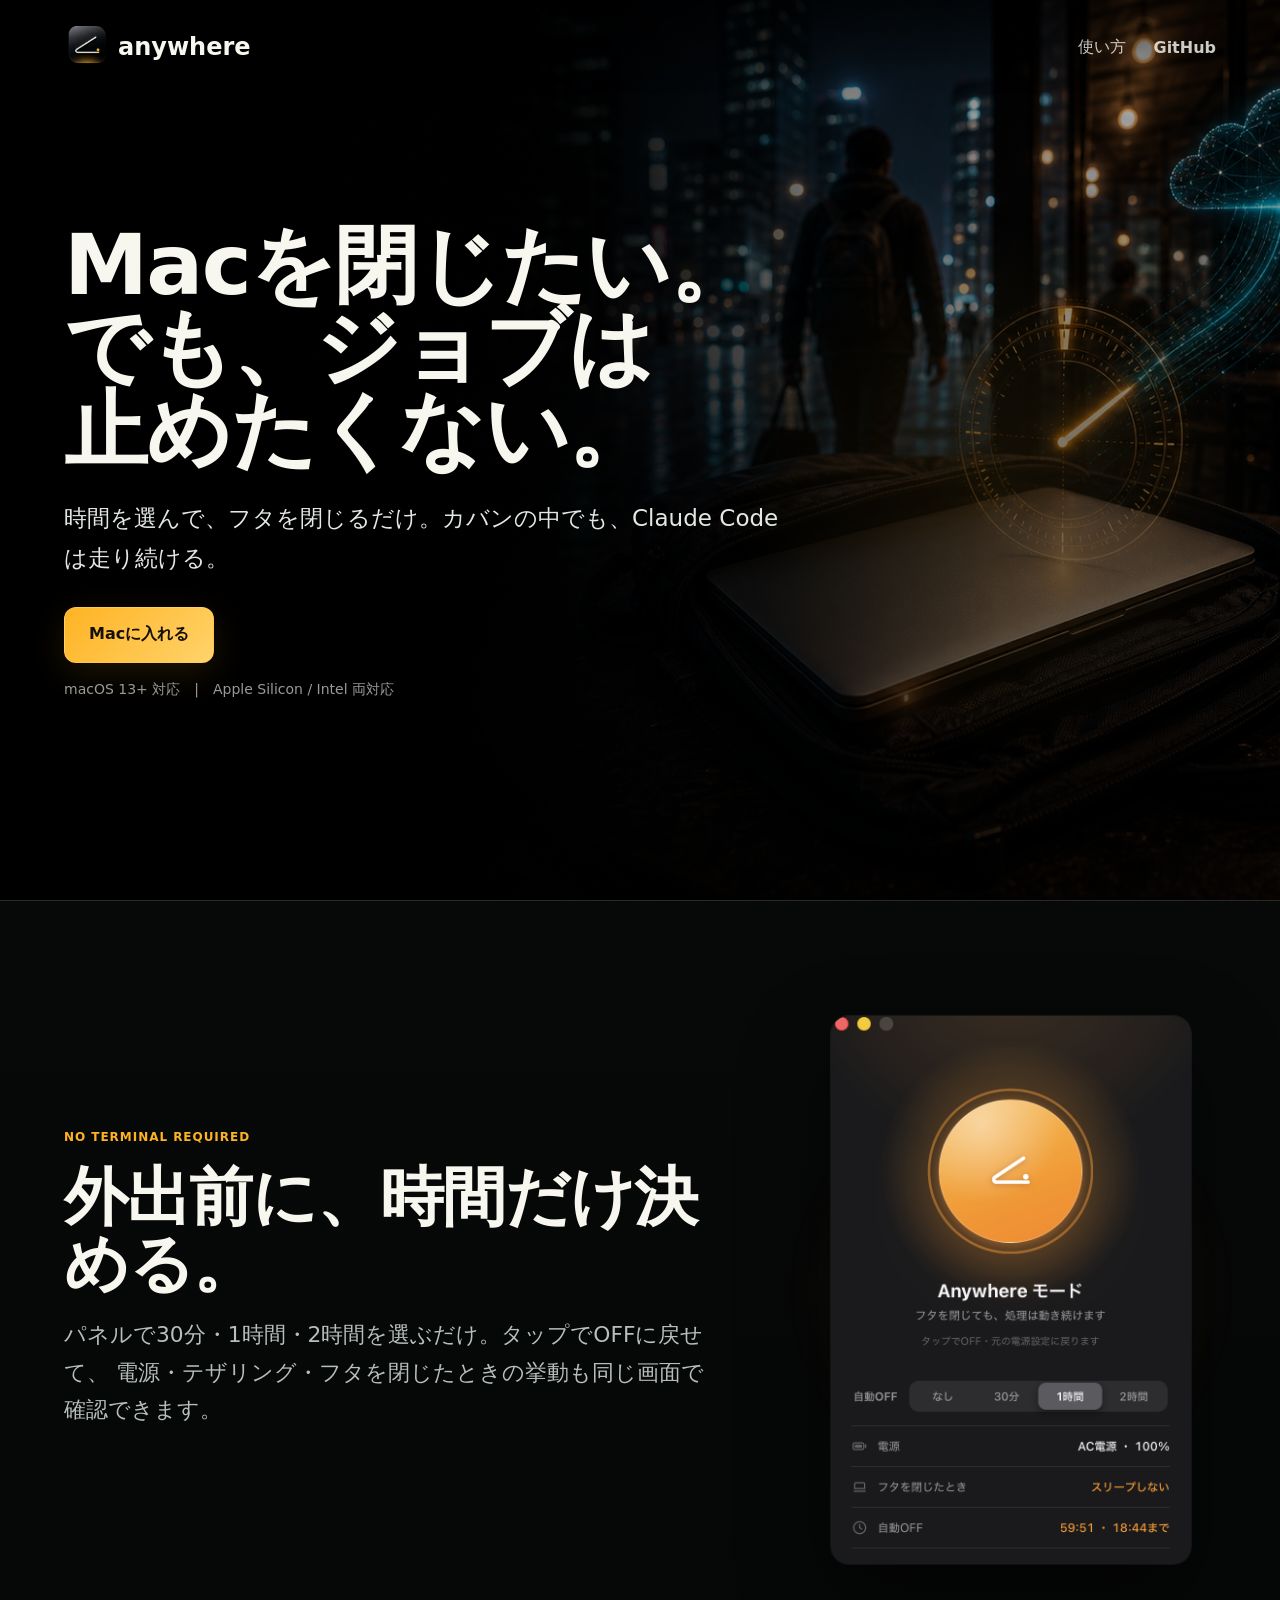
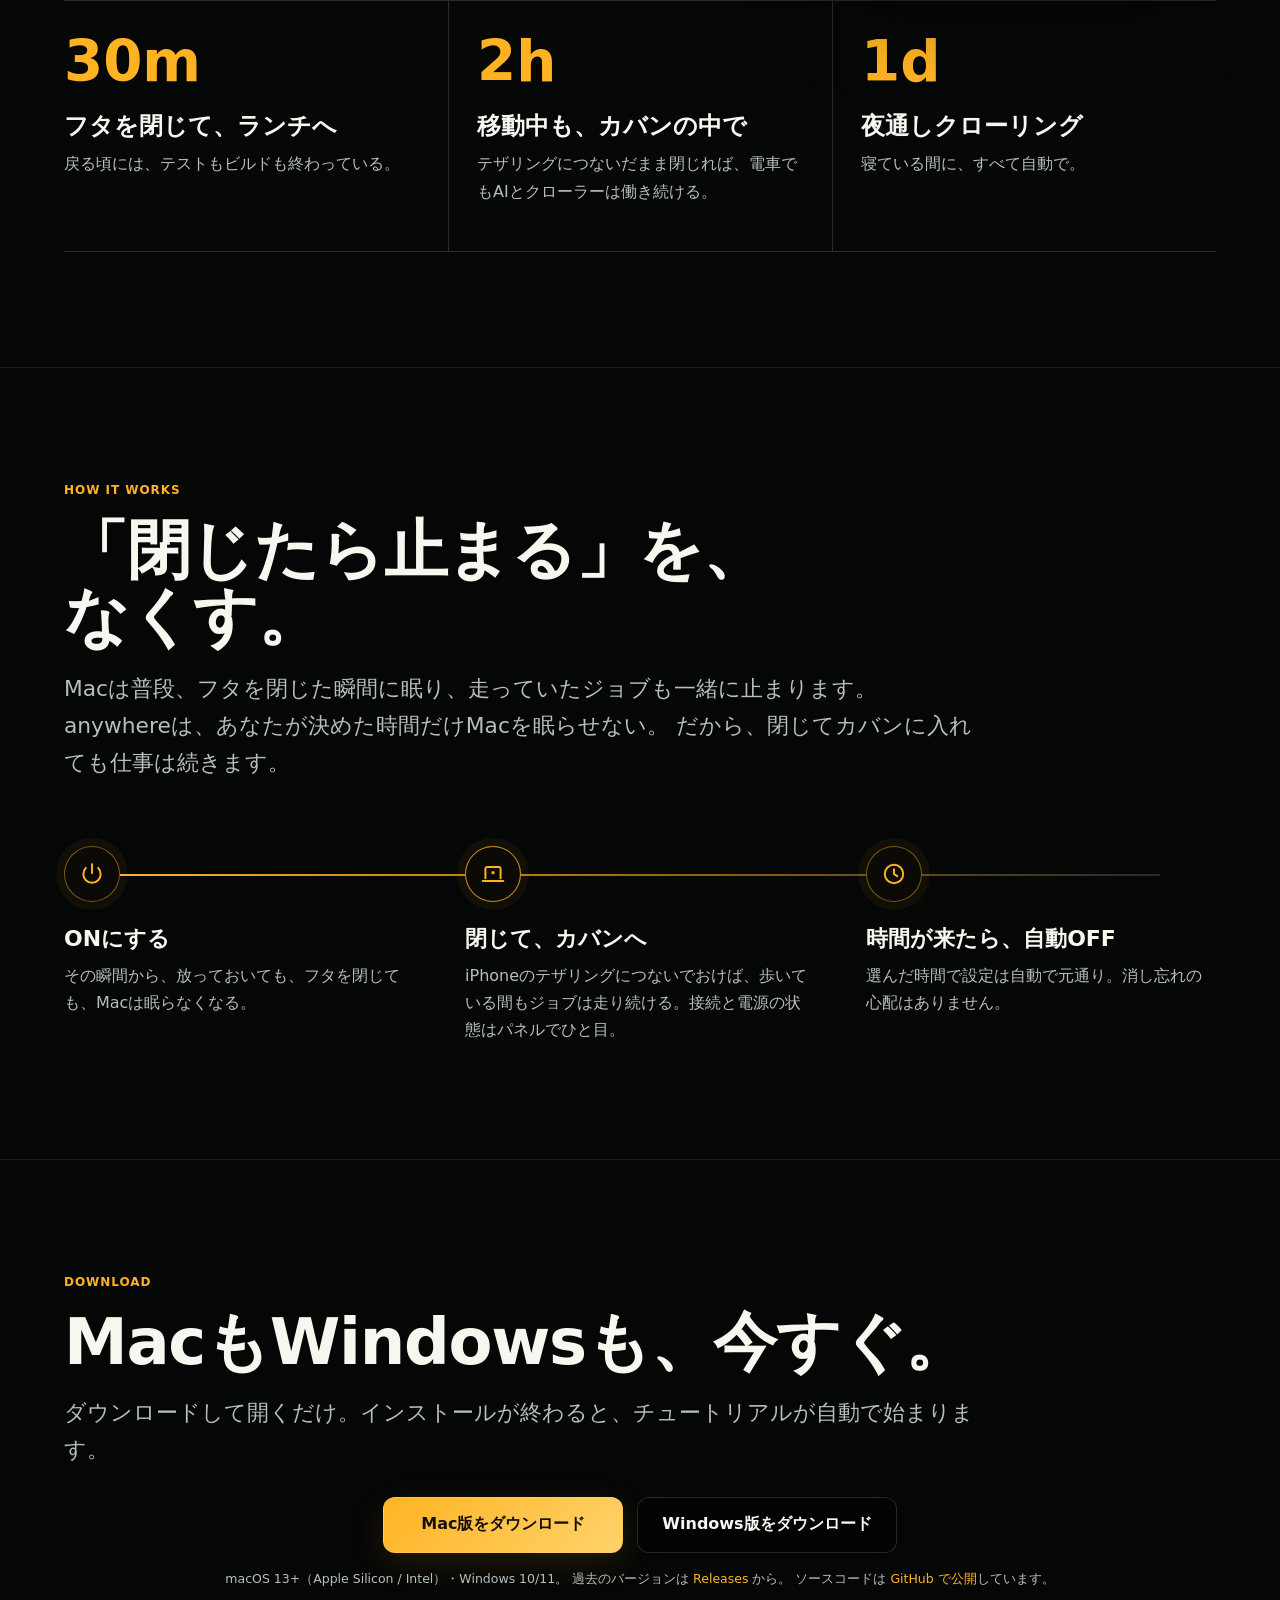
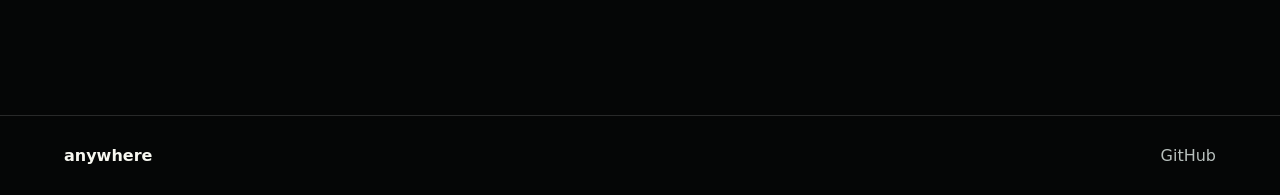
==== commit 5eb55741: "LP更新: ソースコード公開に伴いGitHubリンクをcode_anywhereへ、OG画像を絶対URL化・favicon追加 Co-Authored-By: Claude Fable 5 <nore" ====
--- a/index.html
+++ b/index.html
@@ -14,7 +14,10 @@
       content="「フタを閉じたら、ジョブも止まる」をなくす。時間を選んで閉じるだけで、カバンの中でもMacは働き続ける。時間が来たら自動でOFF、消し忘れの心配なし。"
     />
     <meta property="og:type" content="website" />
-    <meta property="og:image" content="./assets/anywhere-hero.png" />
+    <meta property="og:url" content="https://anywhere.qurio-inc.com/" />
+    <!-- OG scrapers (Slack, X, LINE) require an absolute image URL. -->
+    <meta property="og:image" content="https://anywhere.qurio-inc.com/assets/anywhere-hero.png" />
+    <link rel="icon" type="image/png" href="./assets/anywhere-logo.png" />
     <link rel="stylesheet" href="./styles.css" />
   </head>
   <body>
@@ -25,7 +28,7 @@
       </a>
       <nav class="nav" aria-label="メインナビゲーション">
         <a href="#how">使い方</a>
-        <a href="https://github.com/Qurio-Inc/anywhere-releases" rel="noreferrer">GitHub</a>
+        <a href="https://github.com/Qurio-Inc/code_anywhere" rel="noreferrer">GitHub</a>
       </nav>
     </header>
 
@@ -151,13 +154,14 @@
         <p class="dl-note">
           macOS 13+（Apple Silicon / Intel）・Windows 10/11。
           過去のバージョンは <a href="https://github.com/Qurio-Inc/anywhere-releases/releases" rel="noreferrer">Releases</a> から。
+          ソースコードは <a href="https://github.com/Qurio-Inc/code_anywhere" rel="noreferrer">GitHub で公開</a>しています。
         </p>
       </section>
     </main>
 
     <footer class="footer">
       <span>anywhere</span>
-      <a href="https://github.com/Qurio-Inc/anywhere-releases" rel="noreferrer">GitHub</a>
+      <a href="https://github.com/Qurio-Inc/code_anywhere" rel="noreferrer">GitHub</a>
     </footer>
 
     <script src="./script.js"></script>
--- a/styles.css
+++ b/styles.css
@@ -104,7 +104,6 @@
   width: min(820px, 100%);
 }
 
-.kicker,
 .eyebrow {
   margin: 0 0 20px;
   color: var(--amber);
@@ -174,10 +173,6 @@
   color: var(--text);
   background: rgba(0, 0, 0, 0.34);
   backdrop-filter: blur(14px);
-}
-
-.button.full {
-  width: 100%;
 }
 
 .compat {
@@ -373,34 +368,6 @@
   line-height: 1.7;
 }
 
-.install-panel {
-  display: grid;
-  grid-template-columns: minmax(0, 1fr) auto;
-  gap: 16px;
-  align-items: center;
-  margin-top: 34px;
-  border: 1px solid var(--line);
-  border-radius: 14px;
-  padding: 18px;
-  background: rgba(255, 255, 255, 0.028);
-}
-
-.install-panel code {
-  overflow-x: auto;
-  color: var(--text);
-  white-space: nowrap;
-}
-
-.install-panel p {
-  grid-column: 1 / -1;
-  margin: 0;
-  color: var(--muted);
-}
-
-.install-panel p a {
-  color: var(--text);
-}
-
 .footer {
   display: flex;
   gap: 20px;
@@ -441,10 +408,6 @@
       linear-gradient(90deg, rgba(0, 0, 0, 0.82), rgba(0, 0, 0, 0.12));
   }
 
-  .kicker {
-    font-size: 13px;
-  }
-
   h1 {
     font-size: clamp(40px, 11vw, 50px);
     line-height: 1.02;
@@ -458,10 +421,6 @@
     font-size: 18px;
   }
 
-  .command-pill {
-    width: 100%;
-  }
-
   .hero-actions {
     display: grid;
   }
@@ -474,8 +433,7 @@
     width: min(340px, 92vw);
   }
 
-  .scenario-list,
-  .install-panel {
+  .scenario-list {
     grid-template-columns: 1fr;
   }
 
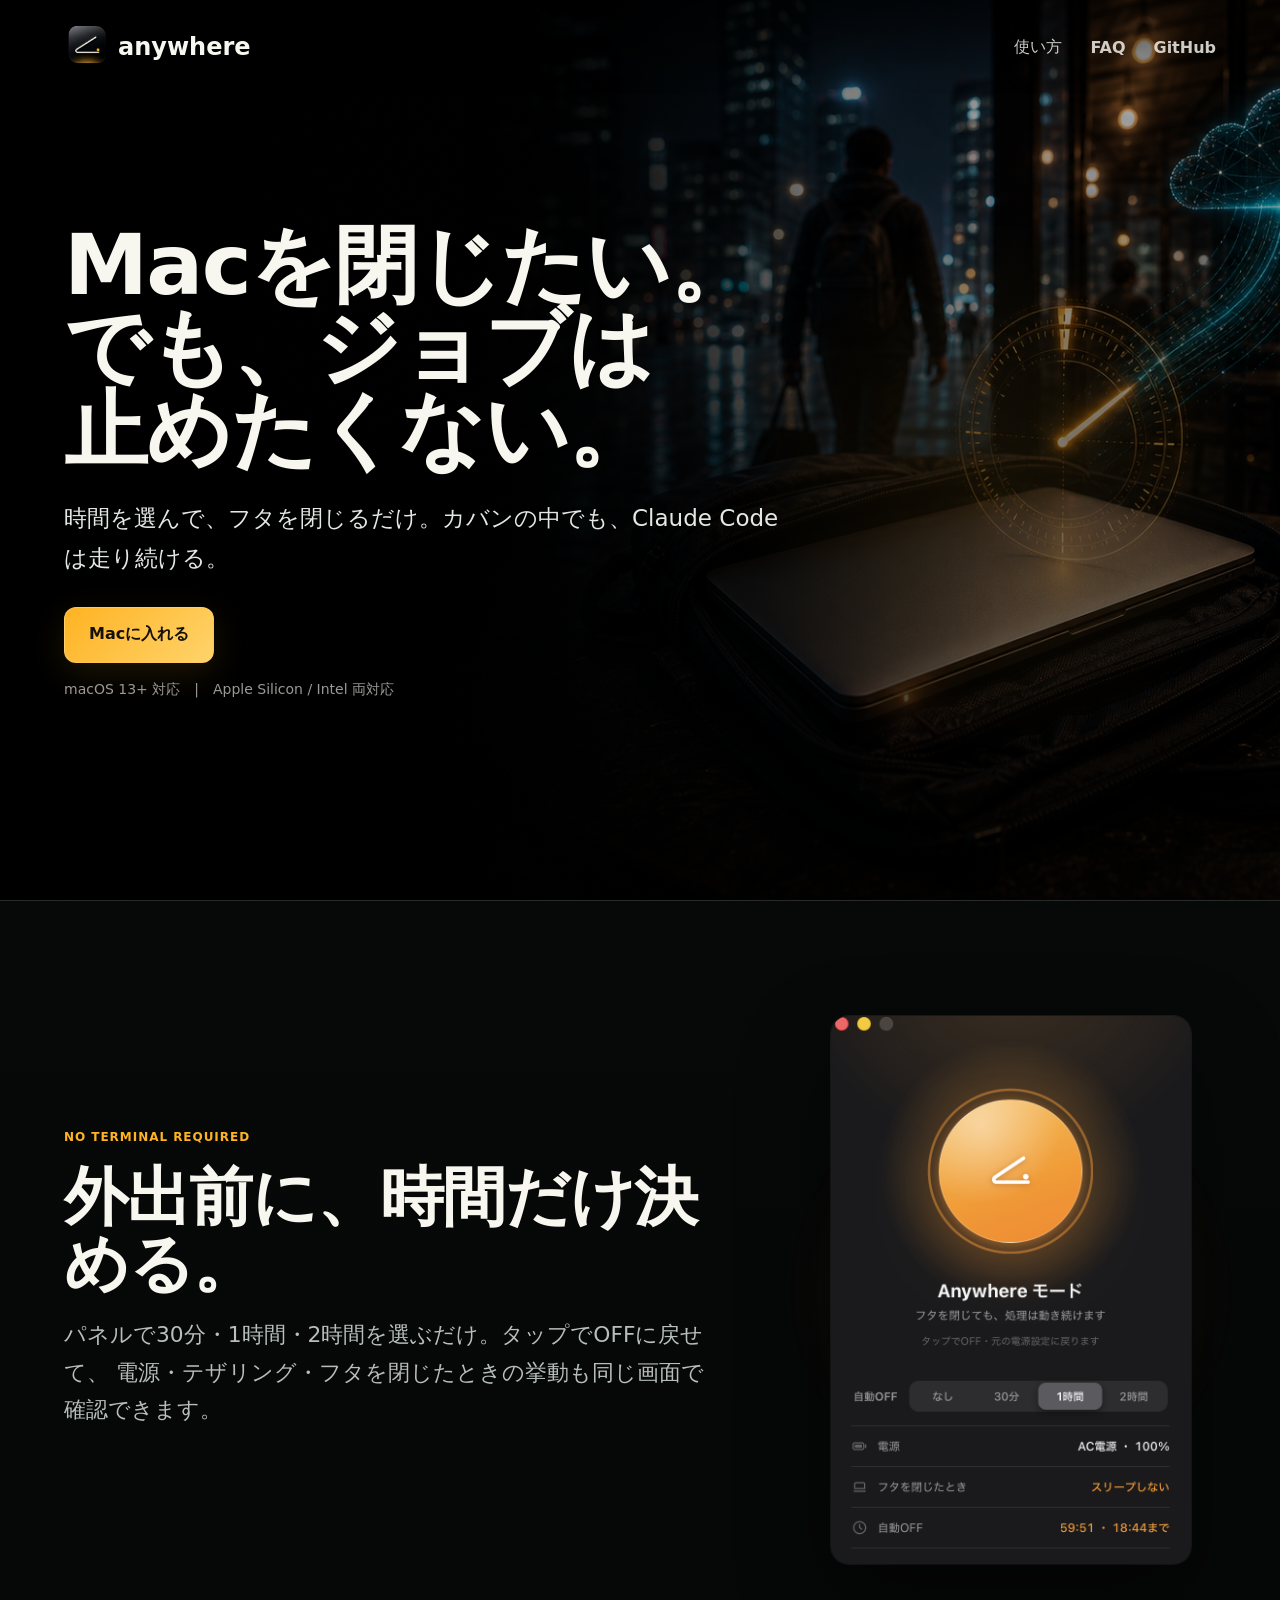
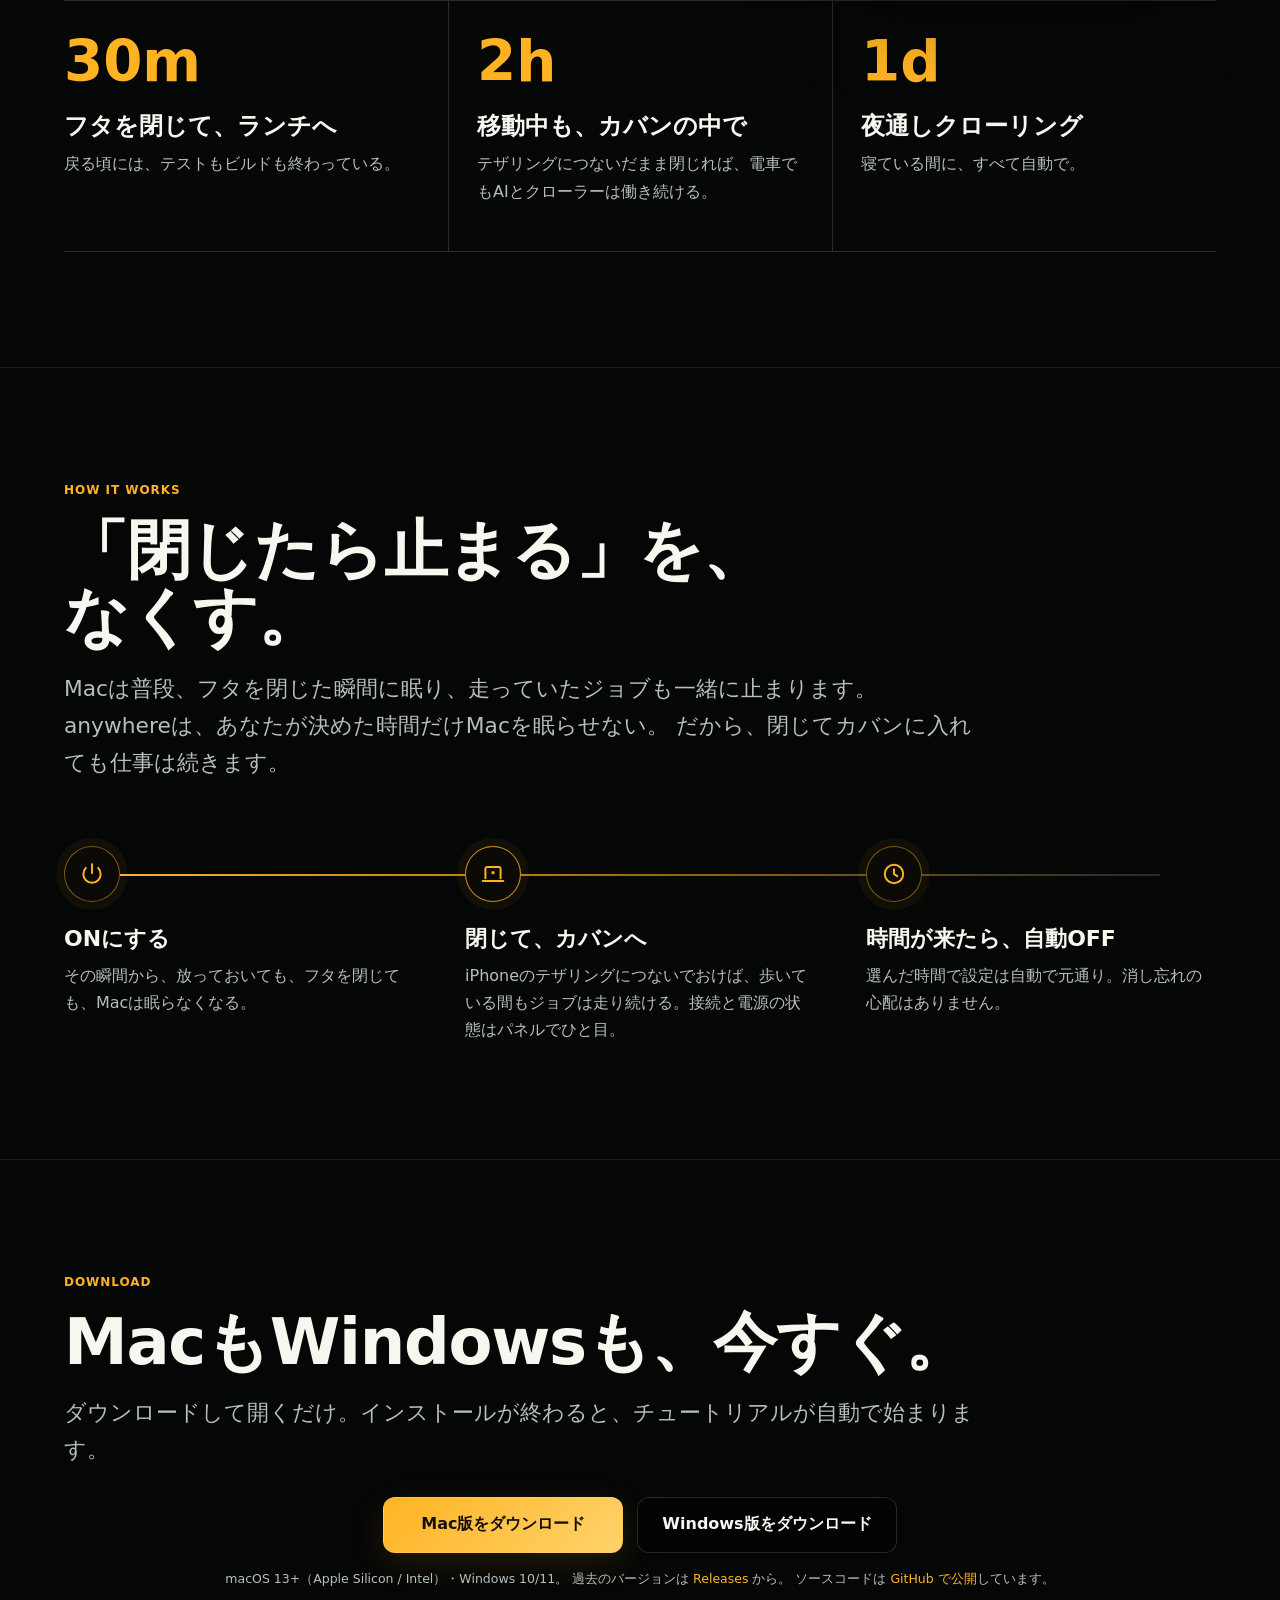
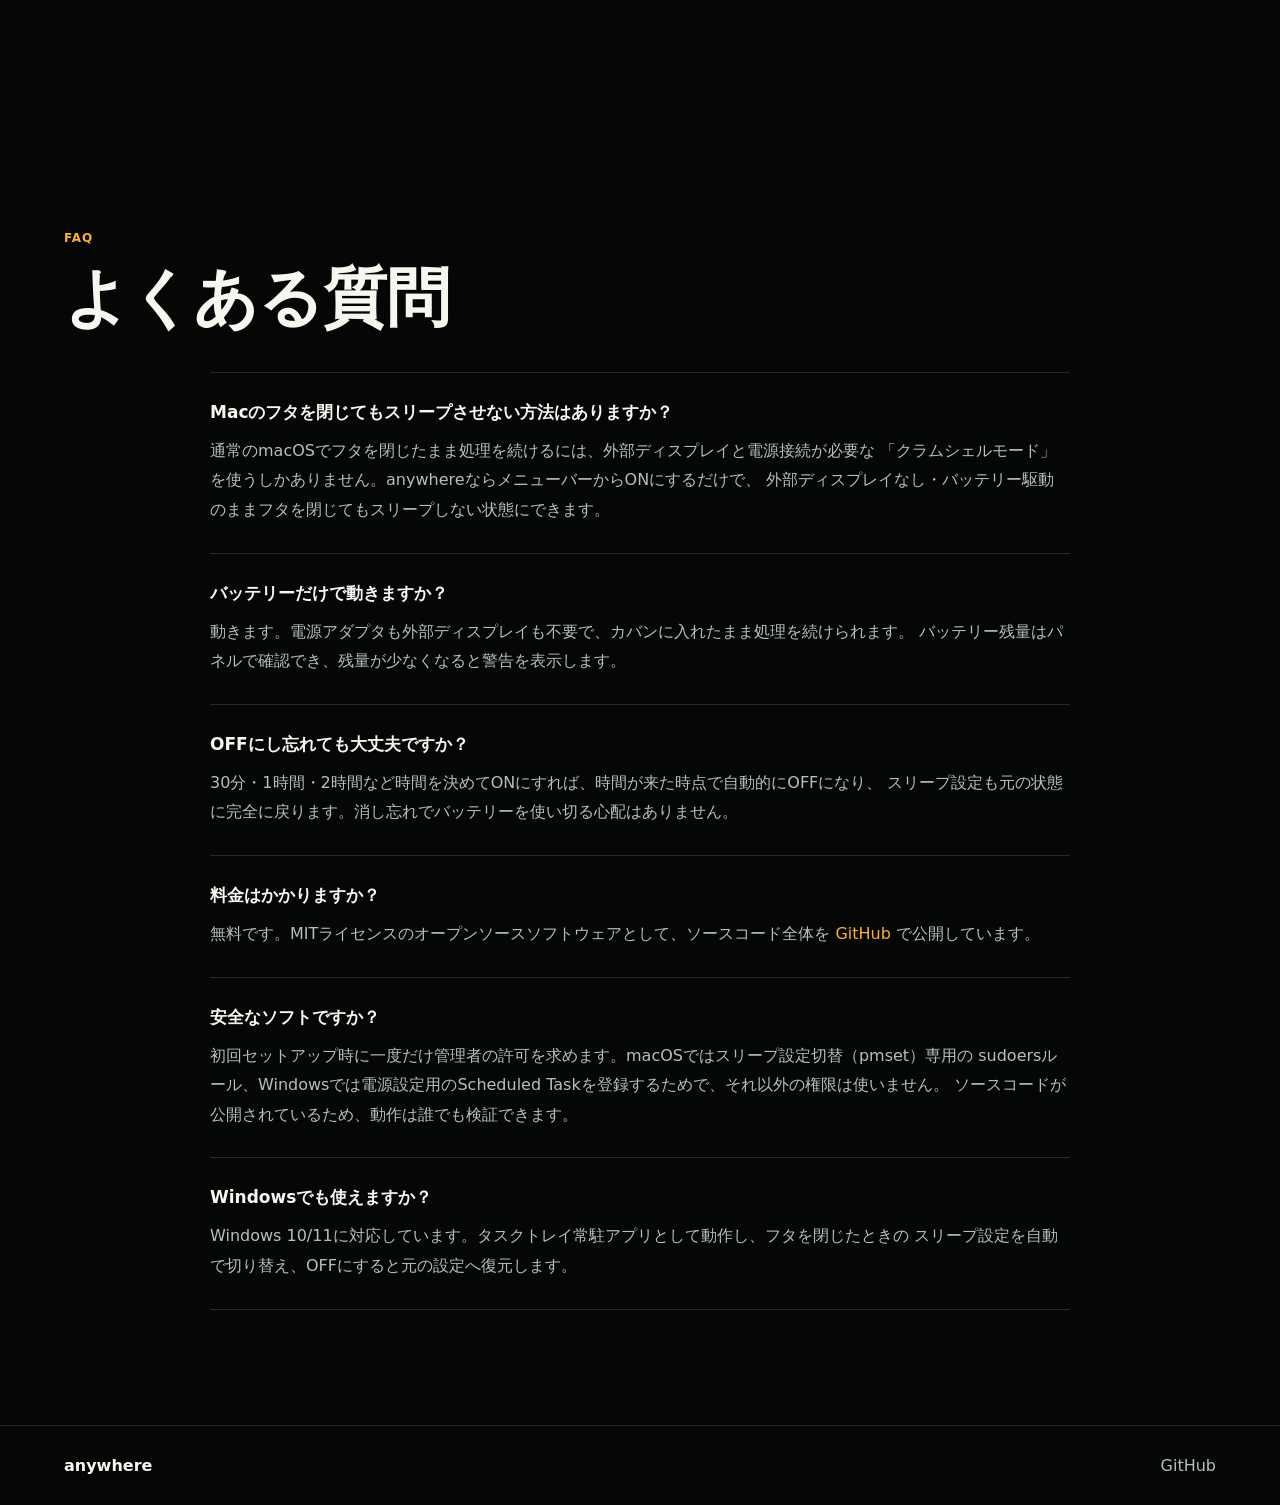
==== commit 3af6fcf1: "LP: SEO/AIO強化 — 構造化データ・FAQセクション・sitemap/robots/llms.txt・IndexNow Co-Authored-By: Claude Fable 5 <nor" ====
--- a/index.html
+++ b/index.html
@@ -3,22 +3,112 @@
   <head>
     <meta charset="utf-8" />
     <meta name="viewport" content="width=device-width, initial-scale=1" />
-    <title>anywhere - Macを閉じたい。でも、ジョブは止めたくない。</title>
+    <title>anywhere - Macのフタを閉じてもスリープさせない無料アプリ（macOS/Windows対応）</title>
     <meta
       name="description"
-      content="Macは普段、フタを閉じた瞬間に眠り、ジョブも止まります。anywhereは時間を選んで閉じるだけで、Claude Codeやクローラーをカバンの中でも走らせ続けるメニューバーツール。時間が来たら自動でOFF。"
+      content="「フタを閉じるとスリープしてジョブが止まる」をなくす無料アプリ。外部ディスプレイなし・バッテリー駆動のままMacをスリープさせず、Claude Codeやビルド、ダウンロードを走らせ続けます。時間が来たら自動OFFで元の設定に復元。macOS 13+／Windows 10/11対応、オープンソース。"
     />
+    <link rel="canonical" href="https://anywhere.qurio-inc.com/" />
     <meta property="og:title" content="anywhere - Macを閉じたい。でも、ジョブは止めたくない。" />
+    <meta property="og:site_name" content="anywhere" />
+    <meta property="og:locale" content="ja_JP" />
     <meta
       property="og:description"
       content="「フタを閉じたら、ジョブも止まる」をなくす。時間を選んで閉じるだけで、カバンの中でもMacは働き続ける。時間が来たら自動でOFF、消し忘れの心配なし。"
     />
     <meta property="og:type" content="website" />
     <meta property="og:url" content="https://anywhere.qurio-inc.com/" />
-    <!-- OG scrapers (Slack, X, LINE) require an absolute image URL. -->
-    <meta property="og:image" content="https://anywhere.qurio-inc.com/assets/anywhere-hero.png" />
+    <!-- OG scrapers (Slack, X, LINE) require an absolute image URL.
+         og-image.png is a dedicated 1200x630 card with the headline baked in
+         (the hero photo alone has no text — it lives in the HTML). -->
+    <meta property="og:image" content="https://anywhere.qurio-inc.com/assets/og-image.png" />
+    <meta property="og:image:width" content="1200" />
+    <meta property="og:image:height" content="630" />
+    <meta name="twitter:card" content="summary_large_image" />
     <link rel="icon" type="image/png" href="./assets/anywhere-logo.png" />
     <link rel="stylesheet" href="./styles.css" />
+    <script type="application/ld+json">
+    {
+      "@context": "https://schema.org",
+      "@graph": [
+        {
+          "@type": "SoftwareApplication",
+          "name": "anywhere",
+          "url": "https://anywhere.qurio-inc.com/",
+          "description": "Macのフタを閉じてもスリープさせず、Claude Codeやビルド、ダウンロードなどのジョブを走らせ続けるメニューバーアプリ。外部ディスプレイ・電源接続なしで動作し、指定時間で自動的に元のスリープ設定へ復元する。",
+          "applicationCategory": "UtilitiesApplication",
+          "operatingSystem": "macOS 13以降（Apple Silicon / Intel）、Windows 10/11",
+          "offers": { "@type": "Offer", "price": "0", "priceCurrency": "JPY" },
+          "isAccessibleForFree": true,
+          "softwareVersion": "0.1.2",
+          "downloadUrl": "https://github.com/Qurio-Inc/anywhere-releases/releases/latest",
+          "license": "https://github.com/Qurio-Inc/code_anywhere/blob/main/LICENSE",
+          "image": "https://anywhere.qurio-inc.com/assets/og-image.png",
+          "sameAs": ["https://github.com/Qurio-Inc/code_anywhere"],
+          "inLanguage": "ja",
+          "publisher": {
+            "@type": "Organization",
+            "name": "Qurio Inc",
+            "url": "https://www.qurio-inc.com/",
+            "sameAs": ["https://github.com/Qurio-Inc"]
+          }
+        },
+        {
+          "@type": "FAQPage",
+          "mainEntity": [
+            {
+              "@type": "Question",
+              "name": "Macのフタを閉じてもスリープさせない方法はありますか？",
+              "acceptedAnswer": {
+                "@type": "Answer",
+                "text": "通常のmacOSでフタを閉じたまま処理を続けるには、外部ディスプレイと電源接続が必要な「クラムシェルモード」を使うしかありません。anywhereならメニューバーからONにするだけで、外部ディスプレイなし・バッテリー駆動のままフタを閉じてもスリープしない状態にできます。"
+              }
+            },
+            {
+              "@type": "Question",
+              "name": "バッテリーだけで動きますか？",
+              "acceptedAnswer": {
+                "@type": "Answer",
+                "text": "動きます。電源アダプタも外部ディスプレイも不要で、カバンに入れたまま処理を続けられます。バッテリー残量はパネルで確認でき、残量が少なくなると警告を表示します。"
+              }
+            },
+            {
+              "@type": "Question",
+              "name": "OFFにし忘れても大丈夫ですか？",
+              "acceptedAnswer": {
+                "@type": "Answer",
+                "text": "30分・1時間・2時間など時間を決めてONにすれば、時間が来た時点で自動的にOFFになり、スリープ設定も元の状態に完全に戻ります。消し忘れでバッテリーを使い切る心配はありません。"
+              }
+            },
+            {
+              "@type": "Question",
+              "name": "料金はかかりますか？",
+              "acceptedAnswer": {
+                "@type": "Answer",
+                "text": "無料です。MITライセンスのオープンソースソフトウェアとして、ソースコード全体をGitHubで公開しています。"
+              }
+            },
+            {
+              "@type": "Question",
+              "name": "安全なソフトですか？",
+              "acceptedAnswer": {
+                "@type": "Answer",
+                "text": "初回セットアップ時に一度だけ管理者の許可を求めます。macOSではスリープ設定切替（pmset）専用のsudoersルール、Windowsでは電源設定用のScheduled Taskを登録するためで、それ以外の権限は使いません。ソースコードが公開されているため、動作は誰でも検証できます。"
+              }
+            },
+            {
+              "@type": "Question",
+              "name": "Windowsでも使えますか？",
+              "acceptedAnswer": {
+                "@type": "Answer",
+                "text": "Windows 10/11に対応しています。タスクトレイ常駐アプリとして動作し、フタを閉じたときのスリープ設定を自動で切り替え、OFFにすると元の設定へ復元します。"
+              }
+            }
+          ]
+        }
+      ]
+    }
+    </script>
   </head>
   <body>
     <header class="site-header" aria-label="サイトヘッダー">
@@ -28,6 +118,7 @@
       </a>
       <nav class="nav" aria-label="メインナビゲーション">
         <a href="#how">使い方</a>
+        <a href="#faq">FAQ</a>
         <a href="https://github.com/Qurio-Inc/code_anywhere" rel="noreferrer">GitHub</a>
       </nav>
     </header>
@@ -157,6 +248,59 @@
           ソースコードは <a href="https://github.com/Qurio-Inc/code_anywhere" rel="noreferrer">GitHub で公開</a>しています。
         </p>
       </section>
+
+      <section id="faq" class="section faq-section" aria-labelledby="faq-title">
+        <div class="section-heading">
+          <p class="eyebrow">FAQ</p>
+          <h2 id="faq-title">よくある質問</h2>
+        </div>
+        <dl class="faq-list">
+          <div class="faq-item">
+            <dt>Macのフタを閉じてもスリープさせない方法はありますか？</dt>
+            <dd>
+              通常のmacOSでフタを閉じたまま処理を続けるには、外部ディスプレイと電源接続が必要な
+              「クラムシェルモード」を使うしかありません。anywhereならメニューバーからONにするだけで、
+              外部ディスプレイなし・バッテリー駆動のままフタを閉じてもスリープしない状態にできます。
+            </dd>
+          </div>
+          <div class="faq-item">
+            <dt>バッテリーだけで動きますか？</dt>
+            <dd>
+              動きます。電源アダプタも外部ディスプレイも不要で、カバンに入れたまま処理を続けられます。
+              バッテリー残量はパネルで確認でき、残量が少なくなると警告を表示します。
+            </dd>
+          </div>
+          <div class="faq-item">
+            <dt>OFFにし忘れても大丈夫ですか？</dt>
+            <dd>
+              30分・1時間・2時間など時間を決めてONにすれば、時間が来た時点で自動的にOFFになり、
+              スリープ設定も元の状態に完全に戻ります。消し忘れでバッテリーを使い切る心配はありません。
+            </dd>
+          </div>
+          <div class="faq-item">
+            <dt>料金はかかりますか？</dt>
+            <dd>
+              無料です。MITライセンスのオープンソースソフトウェアとして、ソースコード全体を
+              <a href="https://github.com/Qurio-Inc/code_anywhere" rel="noreferrer">GitHub</a> で公開しています。
+            </dd>
+          </div>
+          <div class="faq-item">
+            <dt>安全なソフトですか？</dt>
+            <dd>
+              初回セットアップ時に一度だけ管理者の許可を求めます。macOSではスリープ設定切替（pmset）専用の
+              sudoersルール、Windowsでは電源設定用のScheduled Taskを登録するためで、それ以外の権限は使いません。
+              ソースコードが公開されているため、動作は誰でも検証できます。
+            </dd>
+          </div>
+          <div class="faq-item">
+            <dt>Windowsでも使えますか？</dt>
+            <dd>
+              Windows 10/11に対応しています。タスクトレイ常駐アプリとして動作し、フタを閉じたときの
+              スリープ設定を自動で切り替え、OFFにすると元の設定へ復元します。
+            </dd>
+          </div>
+        </dl>
+      </section>
     </main>
 
     <footer class="footer">
--- a/styles.css
+++ b/styles.css
@@ -530,3 +530,33 @@
   color: var(--amber);
   text-decoration: none;
 }
+
+/* ------------------------------------------------------------------- FAQ */
+
+.faq-list {
+  max-width: 860px;
+  margin: 40px auto 0;
+  border-top: 1px solid var(--line);
+}
+
+.faq-item {
+  padding: 28px 0;
+  border-bottom: 1px solid var(--line);
+}
+
+.faq-item dt {
+  margin-bottom: 12px;
+  font-size: 17px;
+  font-weight: 650;
+}
+
+.faq-item dd {
+  margin: 0;
+  color: var(--muted);
+  line-height: 1.85;
+}
+
+.faq-item dd a {
+  color: var(--amber);
+  text-decoration: none;
+}
